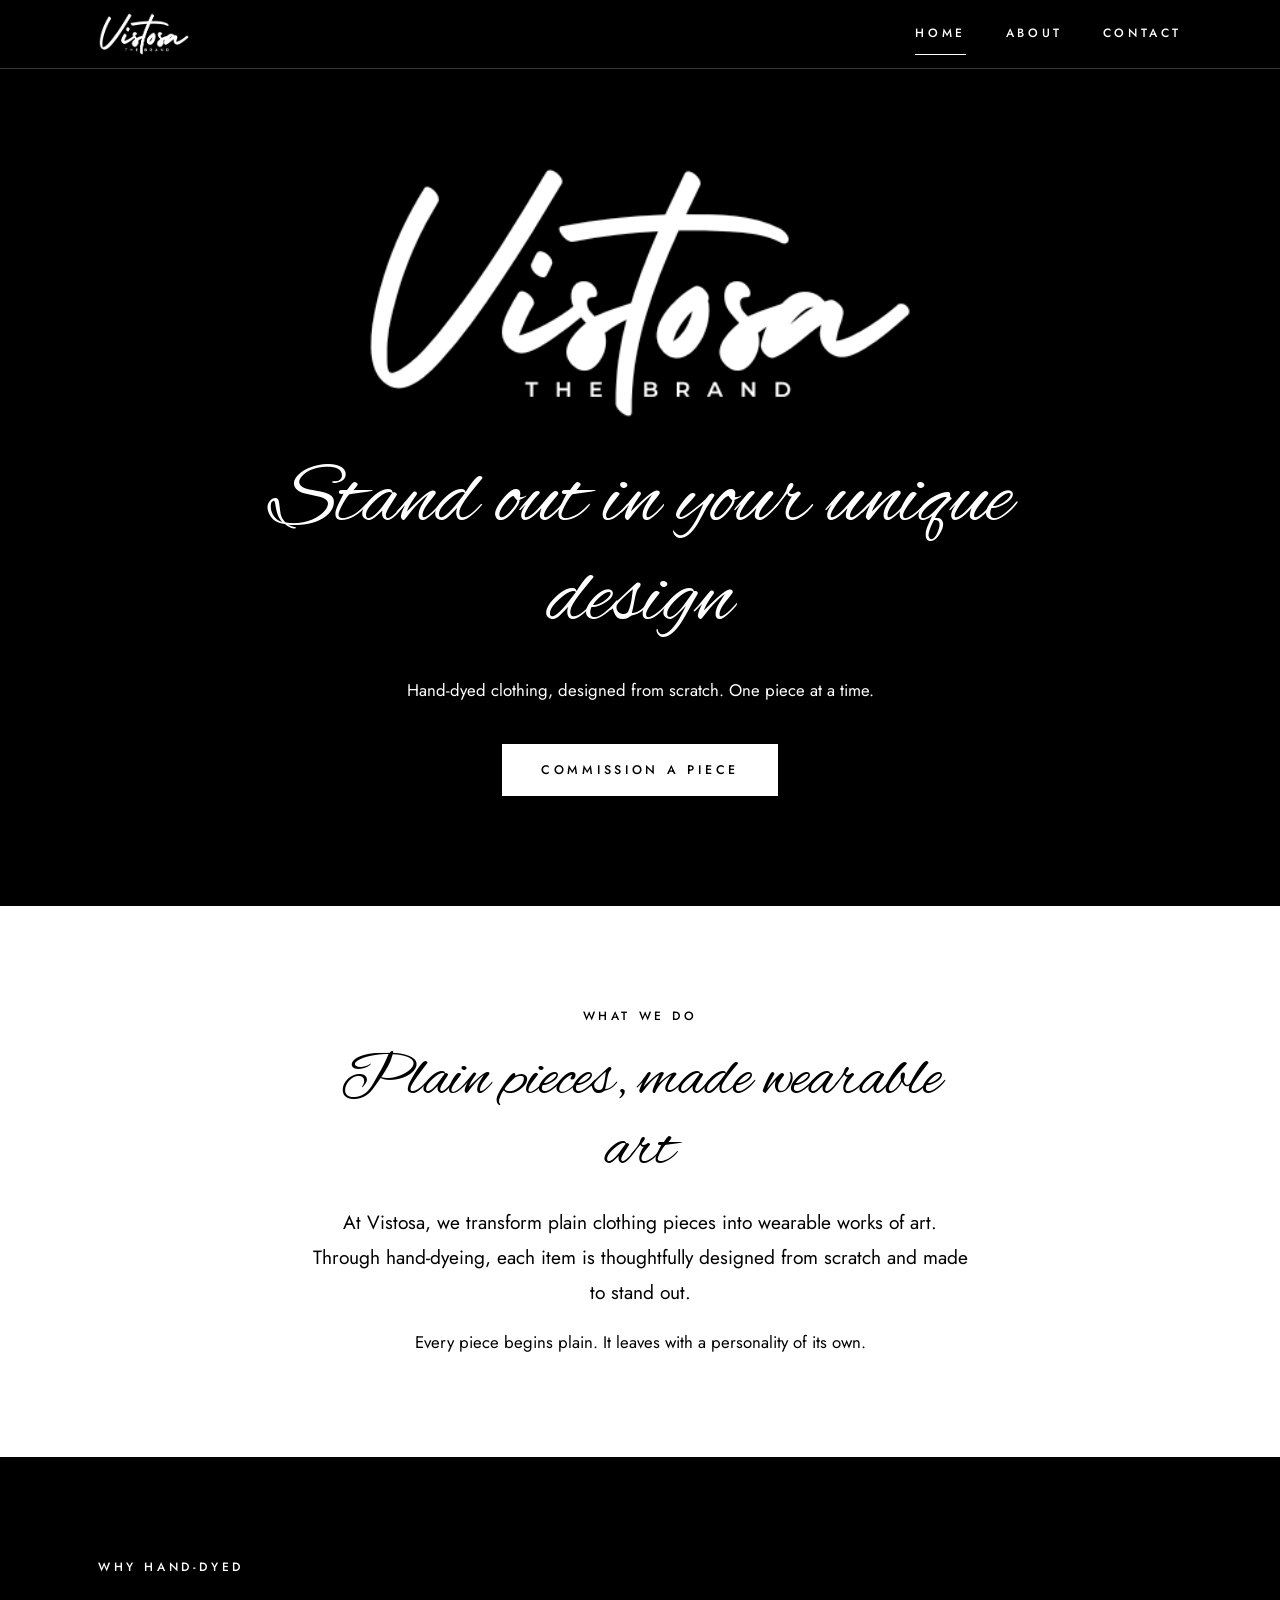
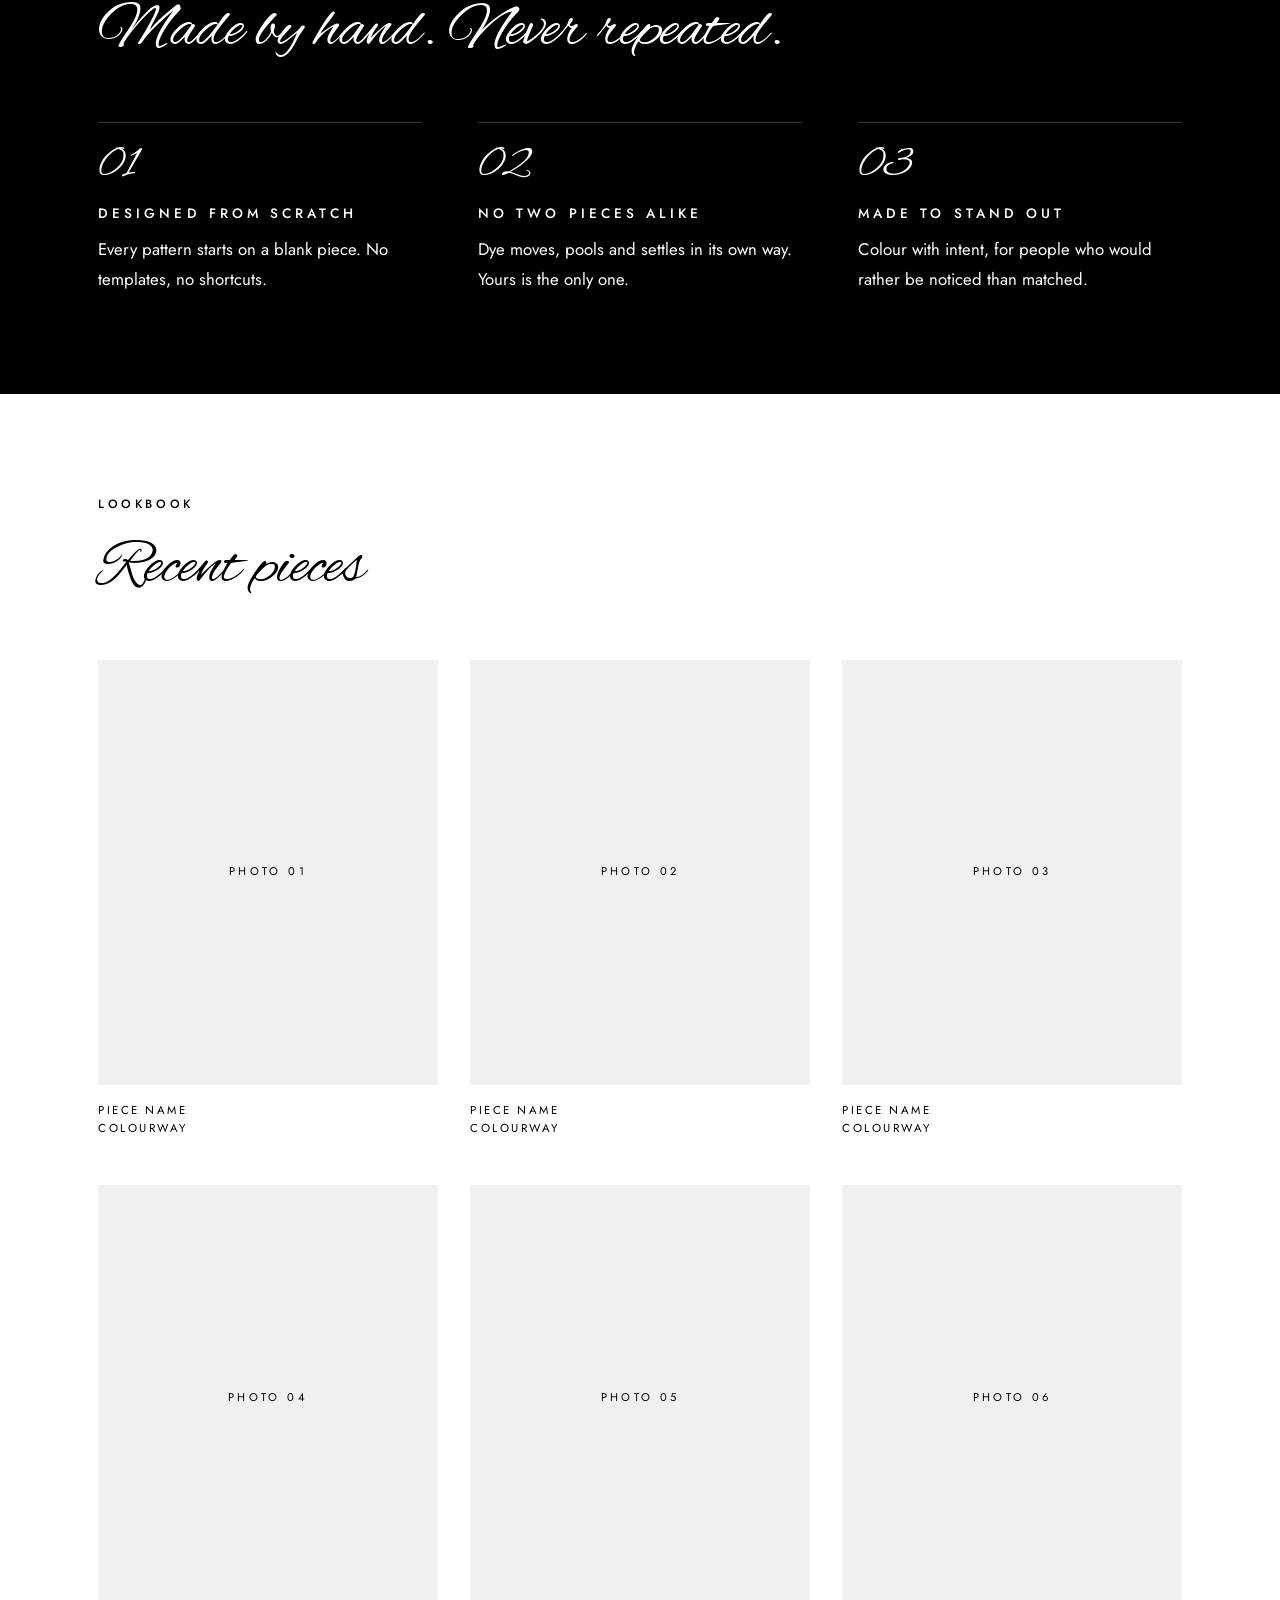
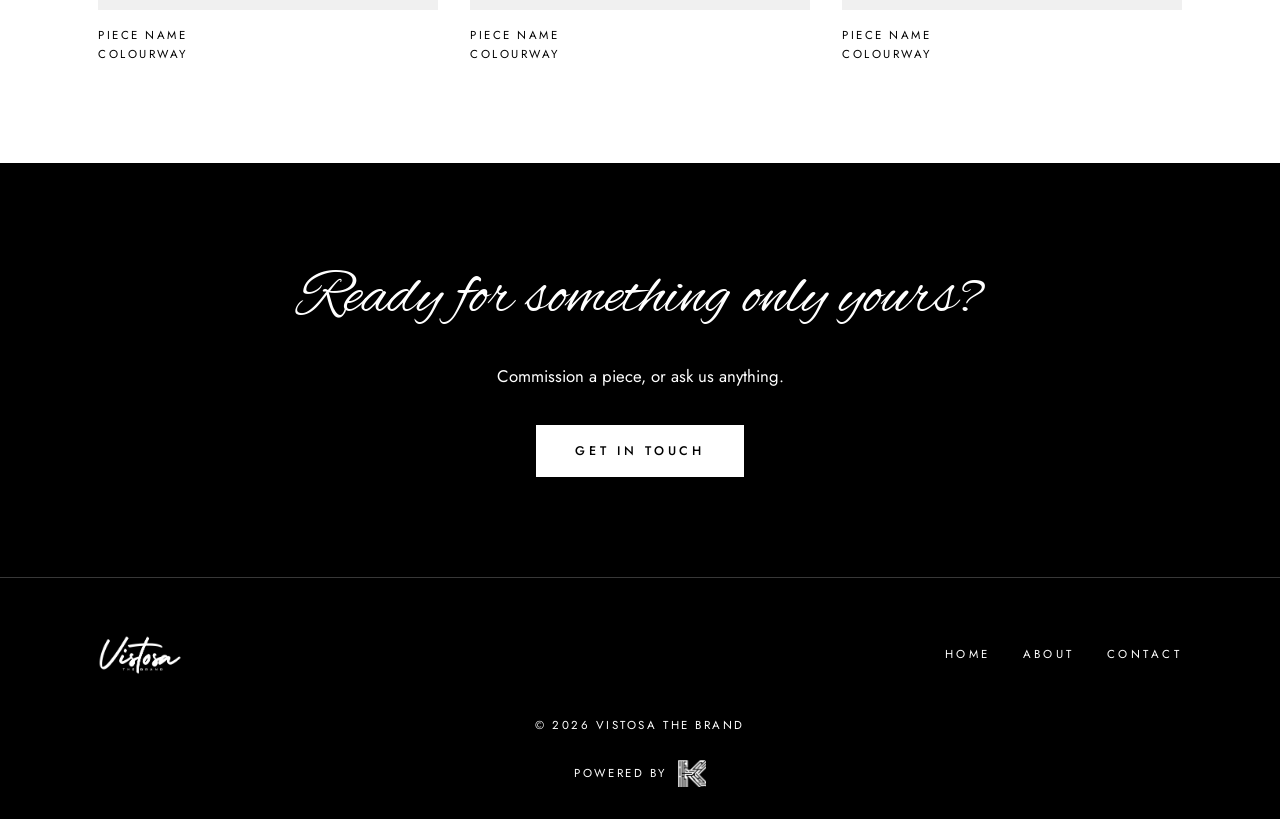
==== index.html @ 1ecb17bb "Initial build of Vistosa The Brand site Three-page static black-and-white site (home, about, contact" ====
<!DOCTYPE html>
<html lang="en">
<head>
<meta charset="UTF-8">
<meta name="viewport" content="width=device-width, initial-scale=1.0, viewport-fit=cover">
<meta name="theme-color" content="#000000">
<title>Vistosa The Brand — Hand-Dyed Clothing</title>
<meta name="description" content="Vistosa The Brand transforms plain clothing pieces into wearable works of art through hand-dyeing. Stand out in your unique design.">

<link rel="icon" type="image/png" href="assets/vistosa-logo.png">
<link rel="preconnect" href="https://fonts.googleapis.com">
<link rel="preconnect" href="https://fonts.gstatic.com" crossorigin>
<link href="https://fonts.googleapis.com/css2?family=Alex+Brush&family=Jost:wght@400;500&display=swap" rel="stylesheet">
<link rel="stylesheet" href="css/style.css">
</head>
<body>

<header class="site-header">
  <nav class="nav">
    <a href="index.html" class="nav-brand" aria-label="Vistosa The Brand, home">
      <img src="assets/vistosa-logo-white.png" alt="Vistosa The Brand" class="nav-logo" width="426" height="204">
    </a>

    <ul class="nav-links" id="nav-links">
      <li><a href="index.html" class="active">Home</a></li>
      <li><a href="about.html">About</a></li>
      <li><a href="contact.html">Contact</a></li>
    </ul>

    <button class="nav-toggle" aria-label="Toggle navigation" aria-expanded="false" aria-controls="nav-links">
      <span></span><span></span><span></span>
    </button>
  </nav>
</header>

<main>

  <!-- HERO (black) -->
  <section class="hero section-black">
    <div class="container">
      <img src="assets/vistosa-logo-white.png" alt="Vistosa The Brand" class="hero-logo" width="426" height="204">
      <h1>Stand out in your unique design</h1>
      <p class="hero-sub">Hand-dyed clothing, designed from scratch. One piece at a time.</p>
      <a href="contact.html" class="btn">Commission a piece</a>
    </div>
  </section>

  <!-- WHAT WE DO (white) -->
  <section class="section section-white">
    <div class="container narrow center">
      <span class="label">What we do</span>
      <h2>Plain pieces, made wearable art</h2>
      <p class="lead">At Vistosa, we transform plain clothing pieces into wearable works of art. Through hand-dyeing, each item is thoughtfully designed from scratch and made to stand out.</p>
      <p>Every piece begins plain. It leaves with a personality of its own.</p>
    </div>
  </section>

  <!-- WHY HAND-DYED (black) -->
  <section class="section section-black">
    <div class="container">
      <div class="narrow">
        <span class="label">Why hand-dyed</span>
        <h2>Made by hand. Never repeated.</h2>
      </div>

      <div class="points">
        <div class="point">
          <span class="num">01</span>
          <h3>Designed from scratch</h3>
          <p>Every pattern starts on a blank piece. No templates, no shortcuts.</p>
        </div>
        <div class="point">
          <span class="num">02</span>
          <h3>No two pieces alike</h3>
          <p>Dye moves, pools and settles in its own way. Yours is the only one.</p>
        </div>
        <div class="point">
          <span class="num">03</span>
          <h3>Made to stand out</h3>
          <p>Colour with intent, for people who would rather be noticed than matched.</p>
        </div>
      </div>
    </div>
  </section>

  <!-- LOOKBOOK (white) -->
  <section class="section section-white">
    <div class="container">
      <div class="narrow">
        <span class="label">Lookbook</span>
        <h2>Recent pieces</h2>
      </div>

      <!--
        LOOKBOOK PLACEHOLDERS — 6 slots, 4:5 portrait.
        To use a real photo, replace the <div class="ph">…</div> in a slot with:
          <img src="assets/lookbook-1.jpg" alt="Describe the piece" loading="lazy" width="800" height="1000">
        and update the caption. Keep images free of frames or borders.
      -->
      <div class="lookbook">

        <!-- PLACEHOLDER 1 -->
        <div class="lookbook-item">
          <figure>
            <div class="ph">Photo 01</div>
            <figcaption>Piece name<br>Colourway</figcaption>
          </figure>
        </div>

        <!-- PLACEHOLDER 2 -->
        <div class="lookbook-item">
          <figure>
            <div class="ph">Photo 02</div>
            <figcaption>Piece name<br>Colourway</figcaption>
          </figure>
        </div>

        <!-- PLACEHOLDER 3 -->
        <div class="lookbook-item">
          <figure>
            <div class="ph">Photo 03</div>
            <figcaption>Piece name<br>Colourway</figcaption>
          </figure>
        </div>

        <!-- PLACEHOLDER 4 -->
        <div class="lookbook-item">
          <figure>
            <div class="ph">Photo 04</div>
            <figcaption>Piece name<br>Colourway</figcaption>
          </figure>
        </div>

        <!-- PLACEHOLDER 5 -->
        <div class="lookbook-item">
          <figure>
            <div class="ph">Photo 05</div>
            <figcaption>Piece name<br>Colourway</figcaption>
          </figure>
        </div>

        <!-- PLACEHOLDER 6 -->
        <div class="lookbook-item">
          <figure>
            <div class="ph">Photo 06</div>
            <figcaption>Piece name<br>Colourway</figcaption>
          </figure>
        </div>

      </div>
    </div>
  </section>

  <!-- CLOSING CTA (black) -->
  <section class="section section-black cta">
    <div class="container">
      <h2>Ready for something only yours?</h2>
      <p>Commission a piece, or ask us anything.</p>
      <a href="contact.html" class="btn">Get in touch</a>
    </div>
  </section>

</main>

<footer class="site-footer">
  <div class="container footer-inner">
    <a href="index.html" aria-label="Vistosa The Brand, home">
      <img src="assets/vistosa-logo-white.png" alt="Vistosa The Brand" class="footer-logo" width="426" height="204">
    </a>
    <ul class="footer-links">
      <li><a href="index.html">Home</a></li>
      <li><a href="about.html">About</a></li>
      <li><a href="contact.html">Contact</a></li>
    </ul>
    <p class="footer-note">&copy; 2026 Vistosa The Brand</p>
    <div class="powered-by">
      <span>Powered by</span>
      <img src="assets/powered-by-logo.png" alt="K logo">
    </div>
  </div>
</footer>

<script src="js/script.js"></script>
</body>
</html>
---- css/style.css ----
/* ============================================
   Vistosa The Brand — shared stylesheet
   Strictly black and white. Sections invert.
   ============================================ */

:root {
  --black: #000000;
  --white: #ffffff;
  --hairline-on-black: rgba(255, 255, 255, 0.22);
  --hairline-on-white: rgba(0, 0, 0, 0.18);
  --font-script: "Alex Brush", cursive;
  --font-sans: "Jost", sans-serif;
  --max-width: 1140px;
  --track: 0.3em;
}

* {
  box-sizing: border-box;
  margin: 0;
  padding: 0;
}

html {
  scroll-behavior: smooth;
  -webkit-text-size-adjust: 100%;
  text-size-adjust: 100%;
}

body {
  background-color: var(--black);
  color: var(--white);
  font-family: var(--font-sans);
  font-weight: 400;
  font-size: 1.05rem;
  line-height: 1.75;
  min-height: 100vh;
  min-height: 100dvh;
  display: flex;
  flex-direction: column;
  overflow-x: hidden;
  -webkit-font-smoothing: antialiased;
  -webkit-tap-highlight-color: transparent;
  padding-left: env(safe-area-inset-left);
  padding-right: env(safe-area-inset-right);
}

main { flex: 1 0 auto; }

img { max-width: 100%; display: block; }
a { color: inherit; text-decoration: none; }
ul { list-style: none; }

/* ---------- Type ---------- */

h1, h2 {
  font-family: var(--font-script);
  font-weight: 400;
  line-height: 1.1;
}

h1 { font-size: clamp(3rem, 9vw, 5.6rem); }
h2 { font-size: clamp(2.6rem, 6.5vw, 4rem); margin-bottom: 20px; }

h3 {
  font-family: var(--font-sans);
  font-weight: 500;
  font-size: 0.85rem;
  text-transform: uppercase;
  letter-spacing: var(--track);
  line-height: 1.5;
  margin-bottom: 12px;
}

.label {
  display: block;
  font-family: var(--font-sans);
  font-weight: 500;
  font-size: 0.75rem;
  text-transform: uppercase;
  letter-spacing: var(--track);
  margin-bottom: 18px;
}

p + p { margin-top: 1.1em; }

.container {
  width: 100%;
  max-width: var(--max-width);
  margin: 0 auto;
  padding: 0 28px;
}

.narrow { max-width: 720px; }

/* ---------- Section grounds ---------- */

.section { padding: 100px 0; }

.section-black {
  background-color: var(--black);
  color: var(--white);
}

.section-white {
  background-color: var(--white);
  color: var(--black);
}

/* ---------- Buttons: rectangular, solid, inverse on hover ---------- */

.btn {
  display: inline-flex;
  align-items: center;
  justify-content: center;
  min-height: 52px;
  padding: 16px 38px;
  font-family: var(--font-sans);
  font-weight: 500;
  font-size: 0.78rem;
  text-transform: uppercase;
  letter-spacing: var(--track);
  line-height: 1.3;
  text-align: center;
  border: 1px solid transparent;
  border-radius: 0;
  box-shadow: none;
  cursor: pointer;
  transition: background-color 0.2s ease, color 0.2s ease, border-color 0.2s ease;
}

.section-black .btn,
.site-header .btn {
  background-color: var(--white);
  color: var(--black);
  border-color: var(--white);
}

.section-black .btn:hover,
.section-black .btn:focus-visible {
  background-color: var(--black);
  color: var(--white);
}

.section-white .btn {
  background-color: var(--black);
  color: var(--white);
  border-color: var(--black);
}

.section-white .btn:hover,
.section-white .btn:focus-visible {
  background-color: var(--white);
  color: var(--black);
}

:focus-visible { outline: 2px solid currentColor; outline-offset: 3px; }

/* ---------- Header / nav (always black) ---------- */

.site-header {
  position: sticky;
  top: 0;
  z-index: 100;
  background-color: var(--black);
  color: var(--white);
  border-bottom: 1px solid var(--hairline-on-black);
  padding-top: env(safe-area-inset-top);
}

.nav {
  display: flex;
  align-items: center;
  justify-content: space-between;
  max-width: var(--max-width);
  margin: 0 auto;
  padding: 12px 28px;
}

.nav-brand { display: flex; align-items: center; min-height: 44px; }
.nav-logo { height: 44px; width: auto; }

.nav-links {
  display: flex;
  align-items: center;
  gap: 40px;
}

.nav-links a {
  display: inline-block;
  font-weight: 500;
  font-size: 0.75rem;
  text-transform: uppercase;
  letter-spacing: var(--track);
  padding: 10px 0;
  border-bottom: 1px solid transparent;
  transition: border-color 0.2s ease;
}

.nav-links a:hover,
.nav-links a.active { border-bottom-color: var(--white); }

.nav-toggle {
  display: none;
  flex-direction: column;
  justify-content: center;
  align-items: center;
  gap: 6px;
  width: 44px;
  height: 44px;
  margin-right: -10px;
  background: none;
  border: none;
  cursor: pointer;
}

.nav-toggle span {
  width: 24px;
  height: 1px;
  background-color: var(--white);
}

/* ---------- Hero ---------- */

.hero {
  padding: 90px 0 110px;
  text-align: center;
}

.hero .container {
  display: flex;
  flex-direction: column;
  align-items: center;
  gap: 26px;
}

.hero-logo {
  width: min(560px, 88%);
  height: auto;
}

.hero h1 { max-width: 900px; }

.hero-sub {
  max-width: 480px;
}

.hero .btn { margin-top: 12px; }

/* ---------- Page hero (about / contact) ---------- */

.page-hero {
  padding: 90px 0 100px;
  text-align: center;
}

.page-hero .label { margin-bottom: 14px; }

/* ---------- Copy blocks ---------- */

.center { text-align: center; }
.center .narrow { margin-left: auto; margin-right: auto; }

.lead {
  font-size: 1.2rem;
  line-height: 1.8;
}

/* ---------- Points / steps ---------- */

.points {
  display: grid;
  grid-template-columns: repeat(3, 1fr);
  gap: 56px;
  margin-top: 56px;
}

.points.four { grid-template-columns: repeat(4, 1fr); gap: 40px; }

.point {
  border-top: 1px solid var(--hairline-on-black);
  padding-top: 24px;
}

.section-white .point { border-top-color: var(--hairline-on-white); }

.point .num {
  display: block;
  font-family: var(--font-script);
  font-size: 2.6rem;
  line-height: 1;
  margin-bottom: 14px;
}

/* ---------- Lookbook (images sit in open space, no frames) ---------- */

.lookbook {
  display: grid;
  grid-template-columns: repeat(3, 1fr);
  gap: 48px 32px;
  margin-top: 56px;
}

.lookbook-item figure { margin: 0; }

.lookbook-item img,
.lookbook-item .ph {
  width: 100%;
  aspect-ratio: 4 / 5;
  object-fit: cover;
}

.lookbook-item .ph {
  display: flex;
  align-items: center;
  justify-content: center;
  background-color: rgba(0, 0, 0, 0.06);
  font-size: 0.7rem;
  text-transform: uppercase;
  letter-spacing: var(--track);
}

.lookbook-item figcaption {
  margin-top: 16px;
  font-size: 0.72rem;
  text-transform: uppercase;
  letter-spacing: 0.22em;
  line-height: 1.6;
}

/* ---------- CTA ---------- */

.cta { text-align: center; }
.cta .container { display: flex; flex-direction: column; align-items: center; gap: 8px; }
.cta p { max-width: 460px; margin-bottom: 26px; }

/* ---------- Contact ---------- */

.contact-grid {
  display: grid;
  grid-template-columns: 1fr 1.1fr;
  gap: 80px;
  align-items: start;
}

.contact-list li {
  padding: 22px 0;
  border-top: 1px solid var(--hairline-on-white);
}

.contact-list li:last-child { border-bottom: 1px solid var(--hairline-on-white); }

.contact-list .label { margin-bottom: 4px; }

.contact-list a {
  display: inline-block;
  padding: 6px 0;
  font-size: 1.15rem;
  border-bottom: 1px solid var(--black);
  word-break: break-word;
}

.contact-list a:hover { border-bottom-color: transparent; }

.field { margin-bottom: 26px; }

.field label {
  display: block;
  font-size: 0.72rem;
  font-weight: 500;
  text-transform: uppercase;
  letter-spacing: var(--track);
  margin-bottom: 8px;
}

.field input,
.field textarea {
  width: 100%;
  min-height: 52px;
  padding: 14px 16px;
  background-color: var(--white);
  color: var(--black);
  border: 1px solid var(--black);
  border-radius: 0;
  font-family: var(--font-sans);
  font-size: 1rem;
  line-height: 1.5;
  -webkit-appearance: none;
  appearance: none;
}

.field textarea { min-height: 150px; resize: vertical; }
.field input:focus, .field textarea:focus { outline: 2px solid var(--black); outline-offset: 2px; }

.form-note { font-size: 0.95rem; margin-bottom: 28px; }

.form-status {
  display: none;
  margin-top: 16px;
  font-size: 0.85rem;
}

.form-status.visible { display: block; }

/* ---------- Footer (black) ---------- */

.site-footer {
  background-color: var(--black);
  color: var(--white);
  border-top: 1px solid var(--hairline-on-black);
  padding: 56px 0 calc(32px + env(safe-area-inset-bottom));
}

.footer-inner {
  display: flex;
  flex-wrap: wrap;
  justify-content: space-between;
  align-items: center;
  gap: 24px;
}

.footer-logo { height: 40px; width: auto; }

.footer-links { display: flex; gap: 32px; }

.footer-links a {
  display: inline-block;
  padding: 10px 0;
  font-size: 0.72rem;
  text-transform: uppercase;
  letter-spacing: var(--track);
  border-bottom: 1px solid transparent;
}

.footer-links a:hover { border-bottom-color: var(--white); }

.footer-note {
  width: 100%;
  text-align: center;
  font-size: 0.72rem;
  text-transform: uppercase;
  letter-spacing: 0.22em;
  margin-top: 16px;
}

.powered-by {
  width: 100%;
  display: flex;
  justify-content: center;
  align-items: center;
  gap: 10px;
  font-size: 0.72rem;
  text-transform: uppercase;
  letter-spacing: 0.22em;
}

.powered-by img { height: 28px; width: auto; }

/* ---------- Responsive ---------- */

@media (max-width: 900px) {
  .section { padding: 80px 0; }
  .points, .points.four { grid-template-columns: repeat(2, 1fr); gap: 44px 32px; }
  .lookbook { grid-template-columns: repeat(2, 1fr); gap: 40px 20px; }
  .contact-grid { grid-template-columns: 1fr; gap: 56px; }
}

@media (max-width: 720px) {
  .nav-toggle { display: flex; }

  .nav-links {
    position: absolute;
    top: 100%;
    left: 0;
    right: 0;
    display: none;
    flex-direction: column;
    align-items: stretch;
    gap: 0;
    padding: 8px 28px 24px;
    background-color: var(--black);
    border-bottom: 1px solid var(--hairline-on-black);
  }

  .nav-links.open { display: flex; }

  .nav-links a {
    display: block;
    padding: 16px 0;
    border-bottom: 1px solid var(--hairline-on-black);
    font-size: 0.8rem;
  }

  .nav-links a.active { border-bottom-color: var(--white); }
}

@media (max-width: 560px) {
  body { font-size: 1rem; }
  .container { padding: 0 20px; }
  .nav { padding: 10px 20px; }
  .nav-links { padding-left: 20px; padding-right: 20px; }
  .nav-logo { height: 38px; }
  .section { padding: 64px 0; }
  .hero { padding: 56px 0 72px; }
  .page-hero { padding: 60px 0 72px; }
  .points, .points.four { grid-template-columns: 1fr; gap: 36px; margin-top: 40px; }
  .lookbook { gap: 32px 14px; margin-top: 40px; }
  .lookbook-item figcaption { font-size: 0.66rem; letter-spacing: 0.16em; }
  .btn { width: 100%; min-height: 54px; padding: 16px 20px; }
  .footer-inner { flex-direction: column; align-items: flex-start; }
  .footer-links { flex-wrap: wrap; gap: 4px 28px; }
  .footer-note { text-align: left; }
  .powered-by { justify-content: flex-start; }
}

@media (hover: none) {
  .section-black .btn:hover { background-color: var(--white); color: var(--black); }
  .section-white .btn:hover { background-color: var(--black); color: var(--white); }
}
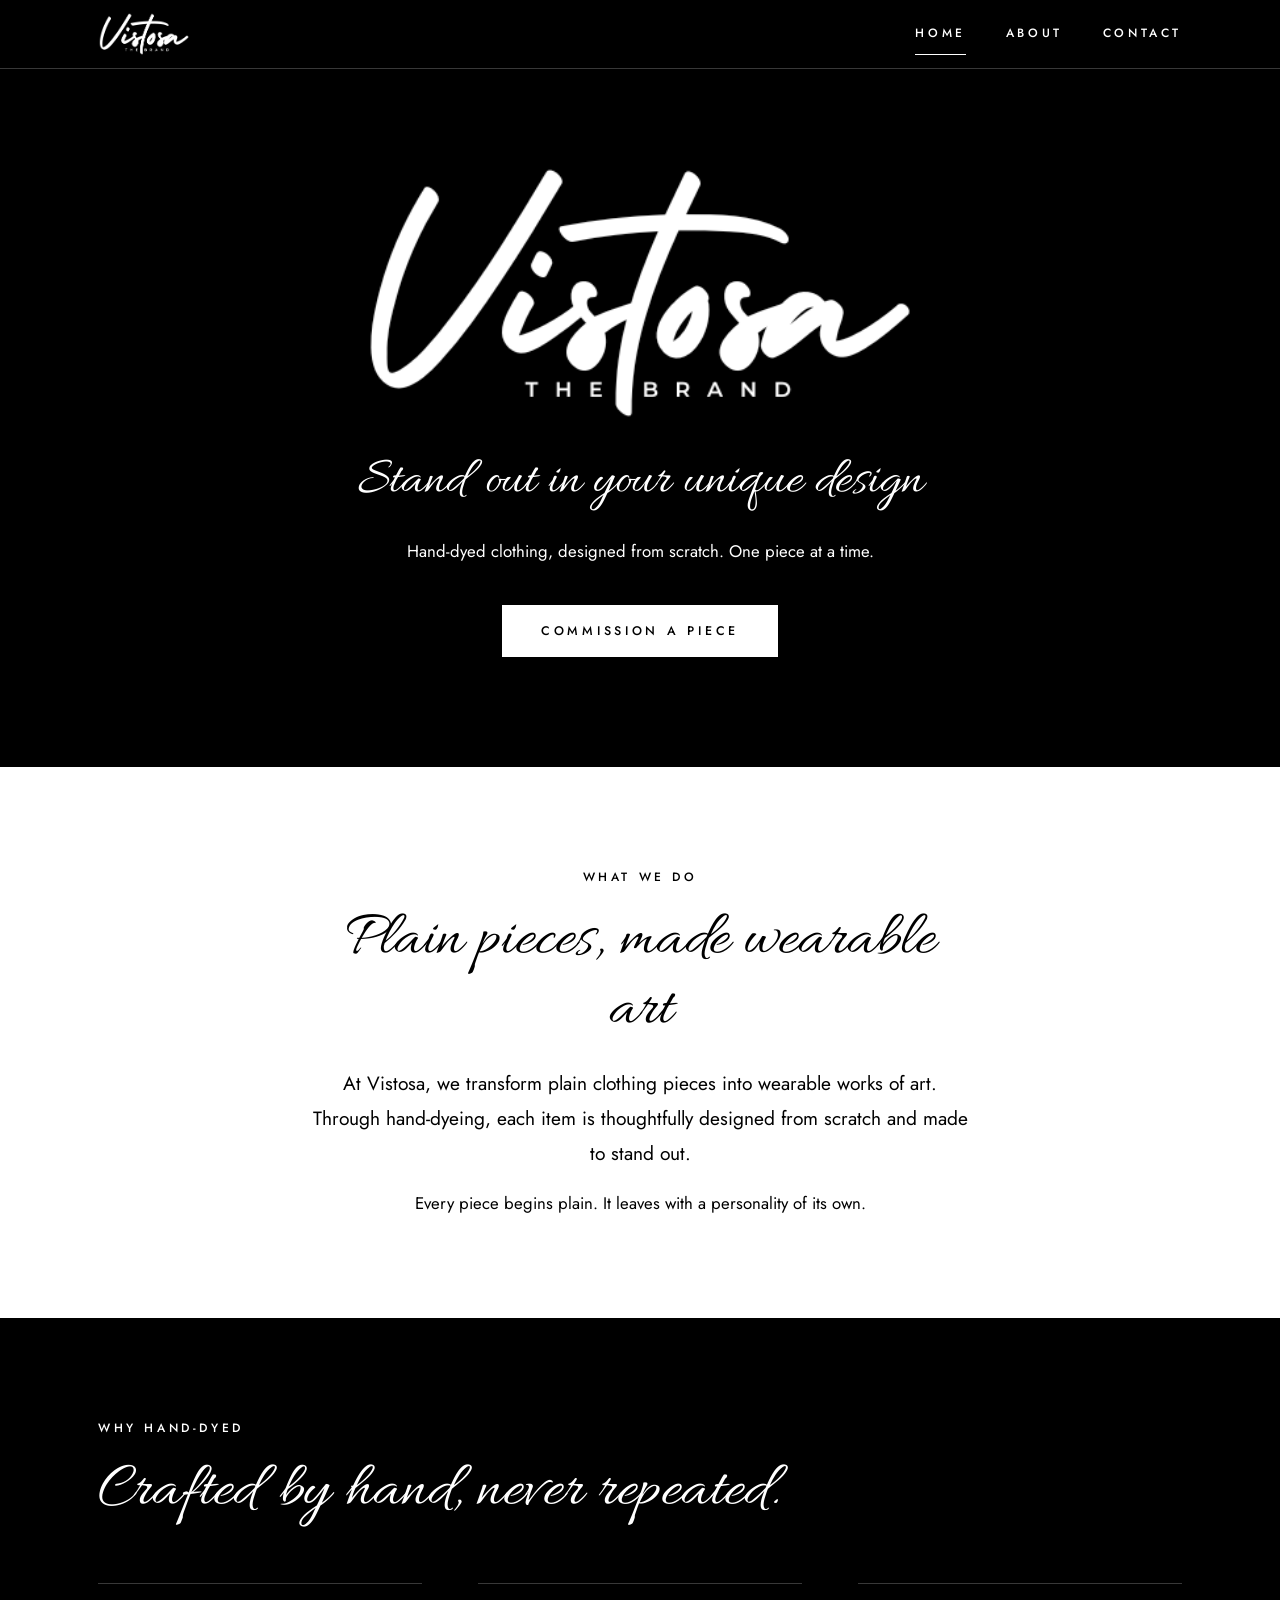
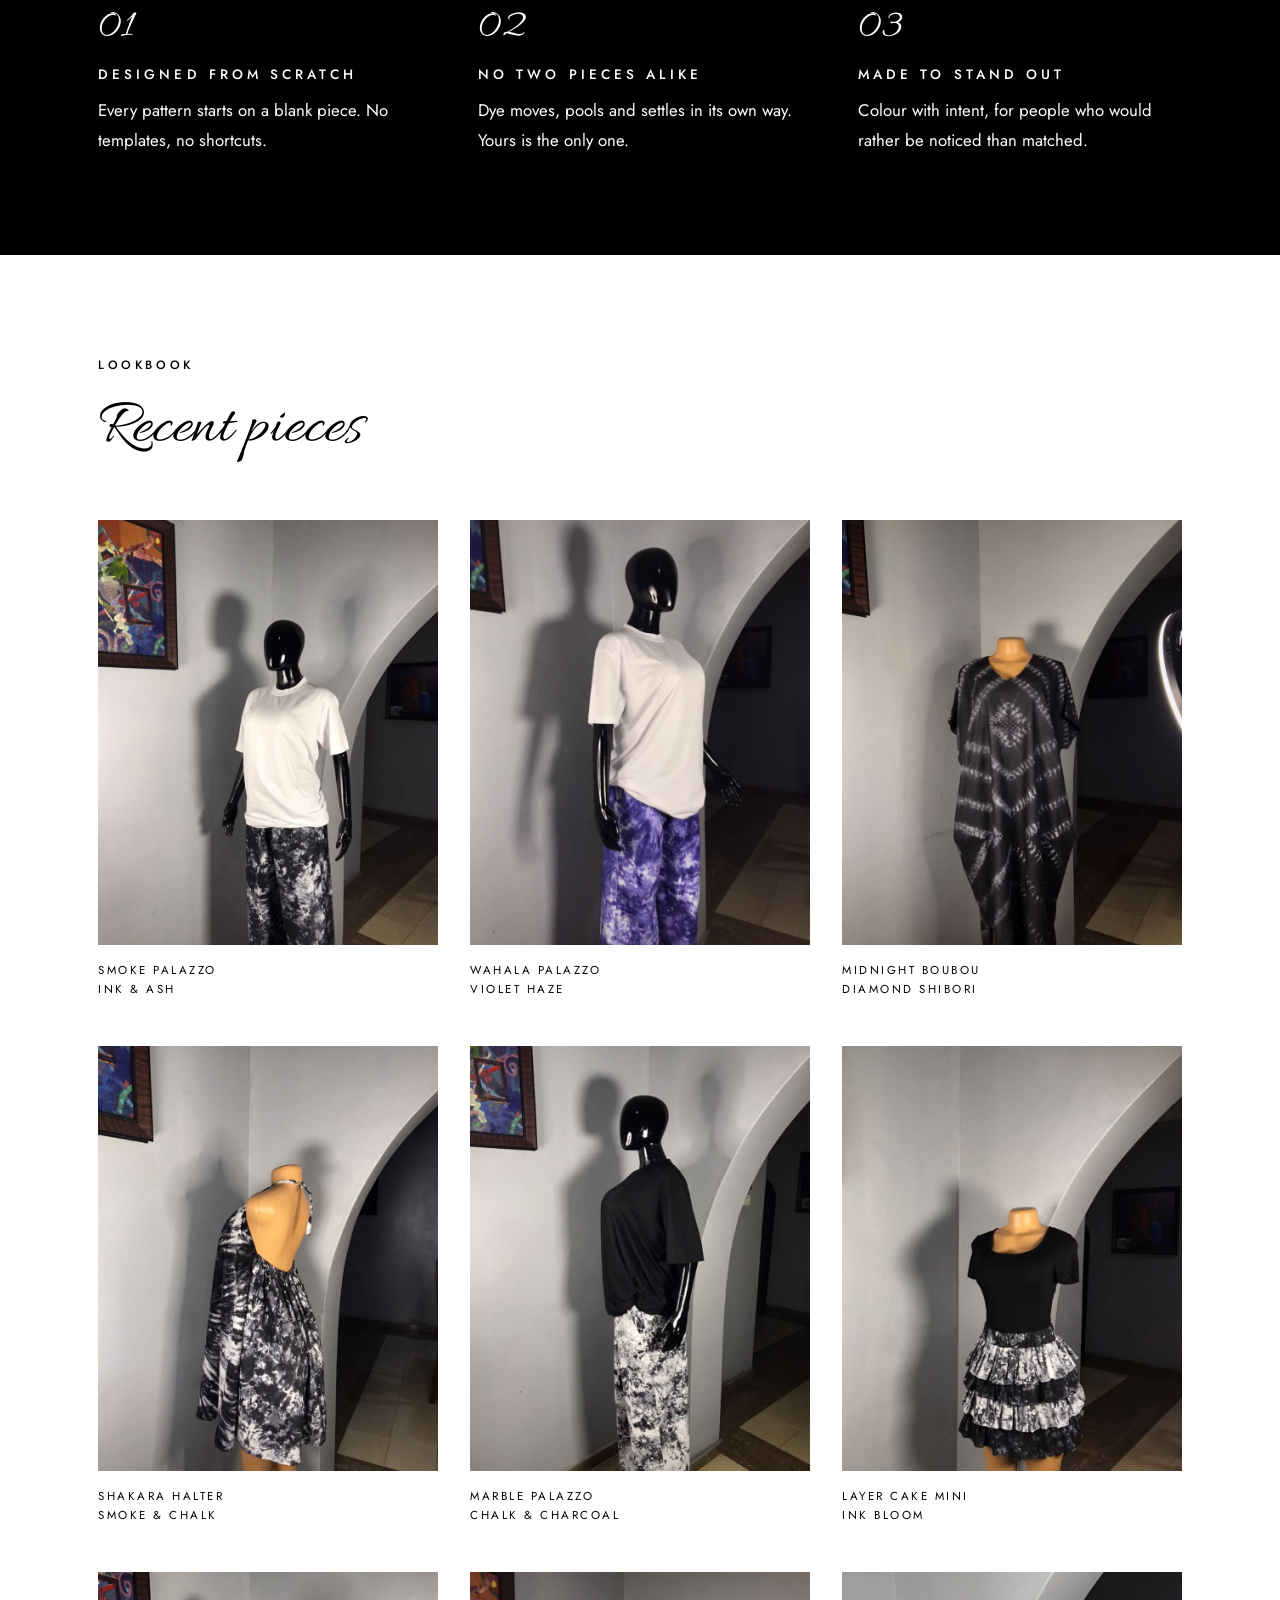
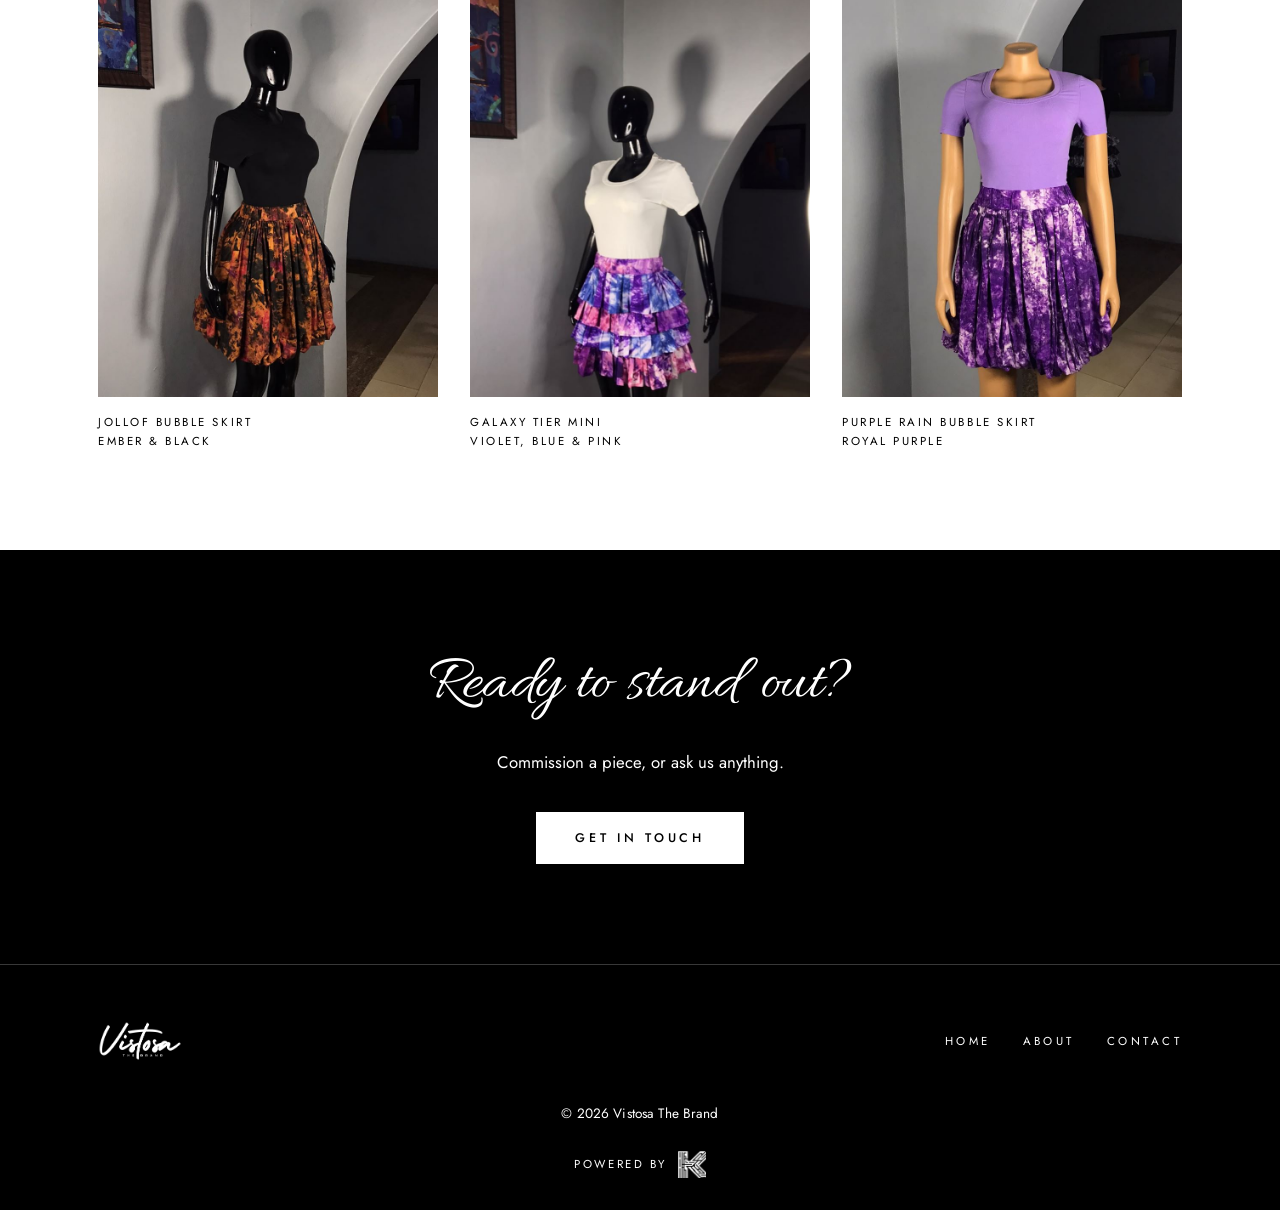
==== commit df2bbdac: "Add lookbook photos and refine Vistosa copy and type Fill the lookbook with nine real pieces and nam" ====
--- a/index.html
+++ b/index.html
@@ -10,7 +10,7 @@
 <link rel="icon" type="image/png" href="assets/vistosa-logo.png">
 <link rel="preconnect" href="https://fonts.googleapis.com">
 <link rel="preconnect" href="https://fonts.gstatic.com" crossorigin>
-<link href="https://fonts.googleapis.com/css2?family=Alex+Brush&family=Jost:wght@400;500&display=swap" rel="stylesheet">
+<link href="https://fonts.googleapis.com/css2?family=Allura&family=Jost:wght@400;500&display=swap" rel="stylesheet">
 <link rel="stylesheet" href="css/style.css">
 </head>
 <body>
@@ -60,7 +60,7 @@
     <div class="container">
       <div class="narrow">
         <span class="label">Why hand-dyed</span>
-        <h2>Made by hand. Never repeated.</h2>
+        <h2>Crafted by hand, never repeated.</h2>
       </div>
 
       <div class="points">
@@ -92,58 +92,72 @@
       </div>
 
       <!--
-        LOOKBOOK PLACEHOLDERS — 6 slots, 4:5 portrait.
-        To use a real photo, replace the <div class="ph">…</div> in a slot with:
-          <img src="assets/lookbook-1.jpg" alt="Describe the piece" loading="lazy" width="800" height="1000">
-        and update the caption. Keep images free of frames or borders.
+        LOOKBOOK — 9 pieces, 4:5 portrait, images in assets/lookbook-1.jpg … lookbook-9.jpg.
+        To swap a photo, replace the file (keep the name) or change the src. Piece names and
+        colourways in the captions are editable. Keep images free of frames or borders.
       -->
       <div class="lookbook">
 
-        <!-- PLACEHOLDER 1 -->
         <div class="lookbook-item">
           <figure>
-            <div class="ph">Photo 01</div>
-            <figcaption>Piece name<br>Colourway</figcaption>
+            <img src="assets/lookbook-1.jpg" alt="White tee styled with black and white smoke tie-dye wide-leg palazzo trousers" loading="lazy" width="800" height="1000">
+            <figcaption>Smoke Palazzo<br>Ink &amp; Ash</figcaption>
           </figure>
         </div>
 
-        <!-- PLACEHOLDER 2 -->
         <div class="lookbook-item">
           <figure>
-            <div class="ph">Photo 02</div>
-            <figcaption>Piece name<br>Colourway</figcaption>
+            <img src="assets/lookbook-2.jpg" alt="White tee styled with violet and white tie-dye wide-leg palazzo trousers" loading="lazy" width="800" height="1000">
+            <figcaption>Wahala Palazzo<br>Violet Haze</figcaption>
           </figure>
         </div>
 
-        <!-- PLACEHOLDER 3 -->
         <div class="lookbook-item">
           <figure>
-            <div class="ph">Photo 03</div>
-            <figcaption>Piece name<br>Colourway</figcaption>
+            <img src="assets/lookbook-3.jpg" alt="Black shibori-dyed boubou with a crystal-studded diamond motif" loading="lazy" width="800" height="1000">
+            <figcaption>Midnight Boubou<br>Diamond Shibori</figcaption>
           </figure>
         </div>
 
-        <!-- PLACEHOLDER 4 -->
         <div class="lookbook-item">
           <figure>
-            <div class="ph">Photo 04</div>
-            <figcaption>Piece name<br>Colourway</figcaption>
+            <img src="assets/lookbook-4.jpg" alt="Backless halter mini dress in black and white tie-dye" loading="lazy" width="800" height="1000">
+            <figcaption>Shakara Halter<br>Smoke &amp; Chalk</figcaption>
           </figure>
         </div>
 
-        <!-- PLACEHOLDER 5 -->
         <div class="lookbook-item">
           <figure>
-            <div class="ph">Photo 05</div>
-            <figcaption>Piece name<br>Colourway</figcaption>
+            <img src="assets/lookbook-5.jpg" alt="Black oversized tee styled with marbled black and white tie-dye palazzo trousers" loading="lazy" width="800" height="1000">
+            <figcaption>Marble Palazzo<br>Chalk &amp; Charcoal</figcaption>
           </figure>
         </div>
 
-        <!-- PLACEHOLDER 6 -->
         <div class="lookbook-item">
           <figure>
-            <div class="ph">Photo 06</div>
-            <figcaption>Piece name<br>Colourway</figcaption>
+            <img src="assets/lookbook-6.jpg" alt="Tiered ruffle mini skirt in black and white dye with a black fitted top" loading="lazy" width="800" height="1000">
+            <figcaption>Layer Cake Mini<br>Ink Bloom</figcaption>
+          </figure>
+        </div>
+
+        <div class="lookbook-item">
+          <figure>
+            <img src="assets/lookbook-7.jpg" alt="Bubble skirt hand-dyed in orange, red and black with a black fitted top" loading="lazy" width="800" height="1000">
+            <figcaption>Jollof Bubble Skirt<br>Ember &amp; Black</figcaption>
+          </figure>
+        </div>
+
+        <div class="lookbook-item">
+          <figure>
+            <img src="assets/lookbook-8.jpg" alt="Tiered mini skirt hand-dyed in purple, blue and pink with a white tee" loading="lazy" width="800" height="1000">
+            <figcaption>Galaxy Tier Mini<br>Violet, Blue &amp; Pink</figcaption>
+          </figure>
+        </div>
+
+        <div class="lookbook-item">
+          <figure>
+            <img src="assets/lookbook-9.jpg" alt="Purple hand-dyed bubble skirt with a lilac scoop-neck top" loading="lazy" width="800" height="1000">
+            <figcaption>Purple Rain Bubble Skirt<br>Royal Purple</figcaption>
           </figure>
         </div>
 
@@ -154,7 +168,7 @@
   <!-- CLOSING CTA (black) -->
   <section class="section section-black cta">
     <div class="container">
-      <h2>Ready for something only yours?</h2>
+      <h2>Ready to stand out?</h2>
       <p>Commission a piece, or ask us anything.</p>
       <a href="contact.html" class="btn">Get in touch</a>
     </div>
--- a/css/style.css
+++ b/css/style.css
@@ -8,7 +8,7 @@
   --white: #ffffff;
   --hairline-on-black: rgba(255, 255, 255, 0.22);
   --hairline-on-white: rgba(0, 0, 0, 0.18);
-  --font-script: "Alex Brush", cursive;
+  --font-script: "Allura", cursive;
   --font-sans: "Jost", sans-serif;
   --max-width: 1140px;
   --track: 0.3em;
@@ -58,7 +58,7 @@
   line-height: 1.1;
 }
 
-h1 { font-size: clamp(3rem, 9vw, 5.6rem); }
+h1 { font-size: clamp(2.6rem, 7vw, 4.2rem); }
 h2 { font-size: clamp(2.6rem, 6.5vw, 4rem); margin-bottom: 20px; }
 
 h3 {
@@ -238,7 +238,10 @@
   height: auto;
 }
 
-.hero h1 { max-width: 900px; }
+.hero h1 {
+  max-width: 900px;
+  font-size: clamp(2.1rem, 5.2vw, 3.3rem);
+}
 
 .hero-sub {
   max-width: 480px;
@@ -305,6 +308,7 @@
 .lookbook-item img,
 .lookbook-item .ph {
   width: 100%;
+  height: auto;
   aspect-ratio: 4 / 5;
   object-fit: cover;
 }
@@ -325,6 +329,14 @@
   text-transform: uppercase;
   letter-spacing: 0.22em;
   line-height: 1.6;
+}
+
+@media (max-width: 900px) {
+  .lookbook-item:last-child:nth-child(odd) {
+    grid-column: 1 / -1;
+    justify-self: center;
+    width: calc(50% - 10px);
+  }
 }
 
 /* ---------- CTA ---------- */
@@ -436,9 +448,8 @@
 .footer-note {
   width: 100%;
   text-align: center;
-  font-size: 0.72rem;
-  text-transform: uppercase;
-  letter-spacing: 0.22em;
+  font-size: 0.85rem;
+  letter-spacing: 0.01em;
   margin-top: 16px;
 }
 
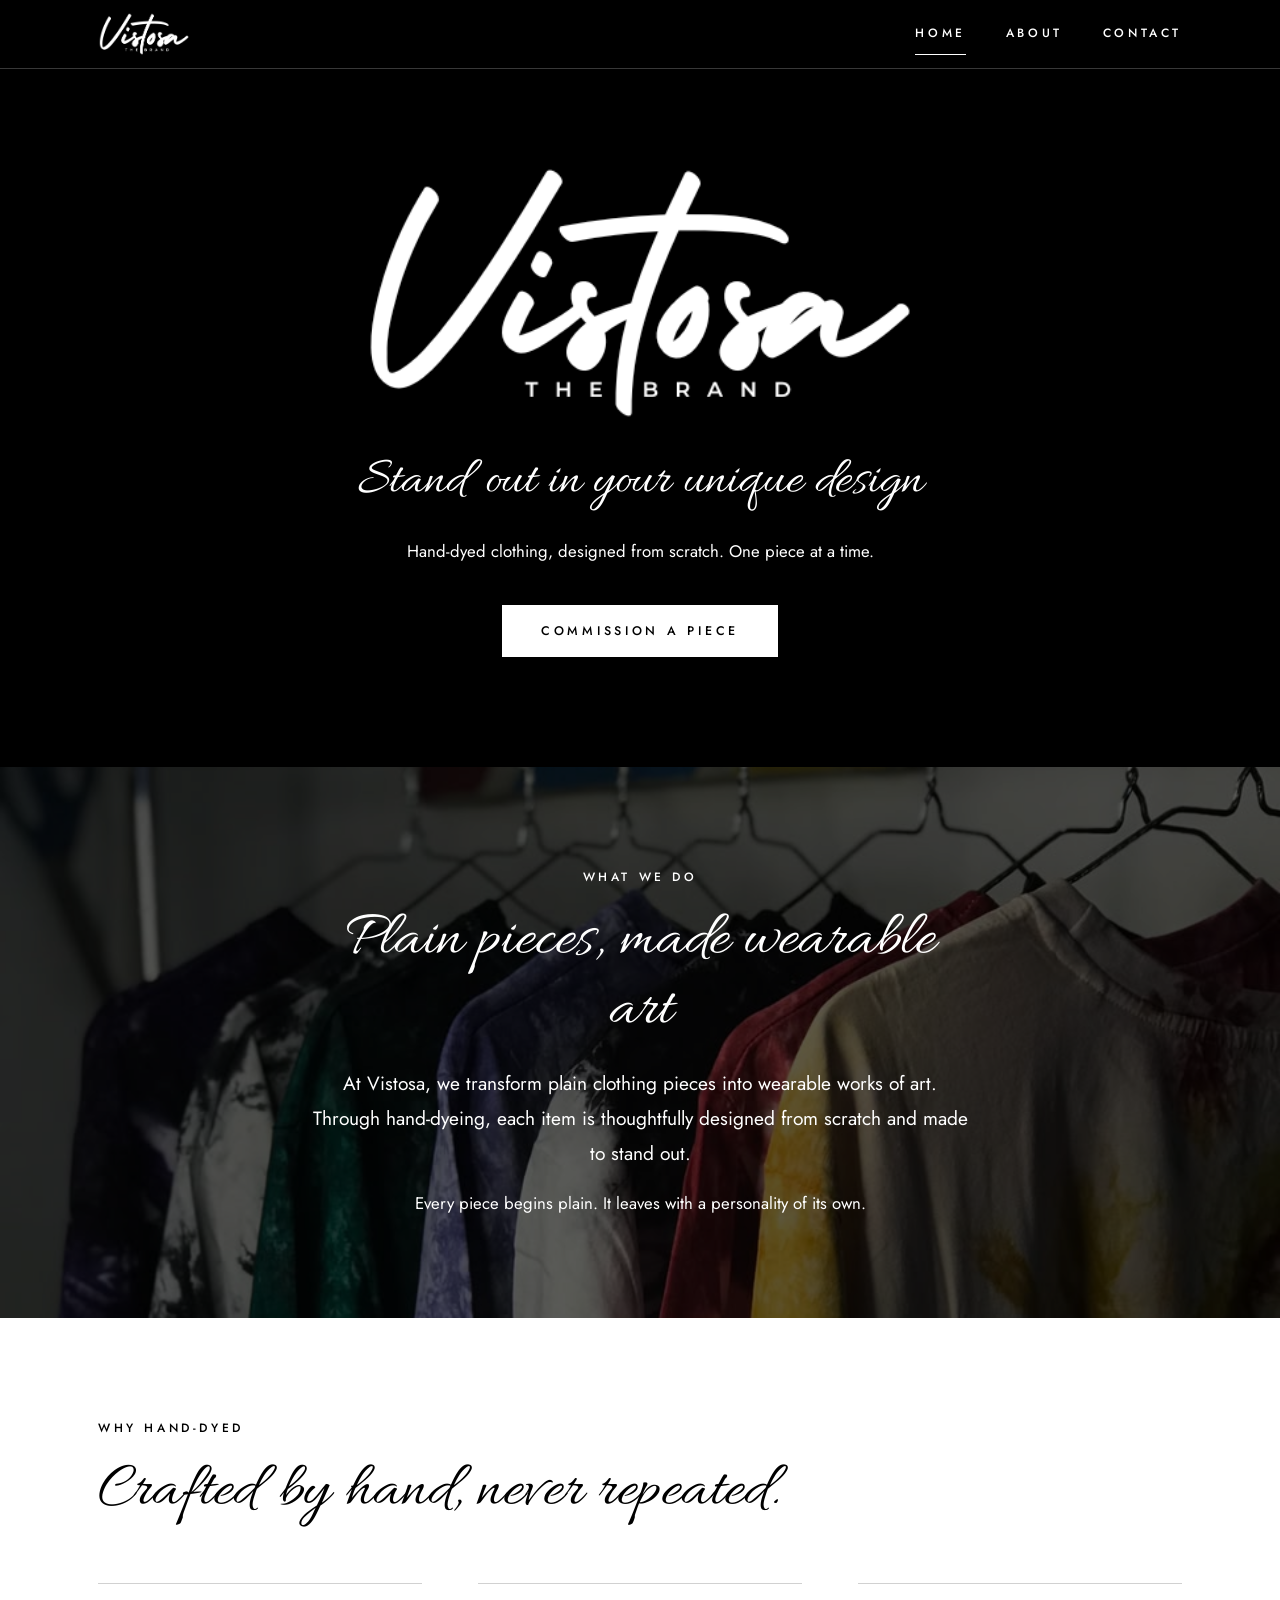
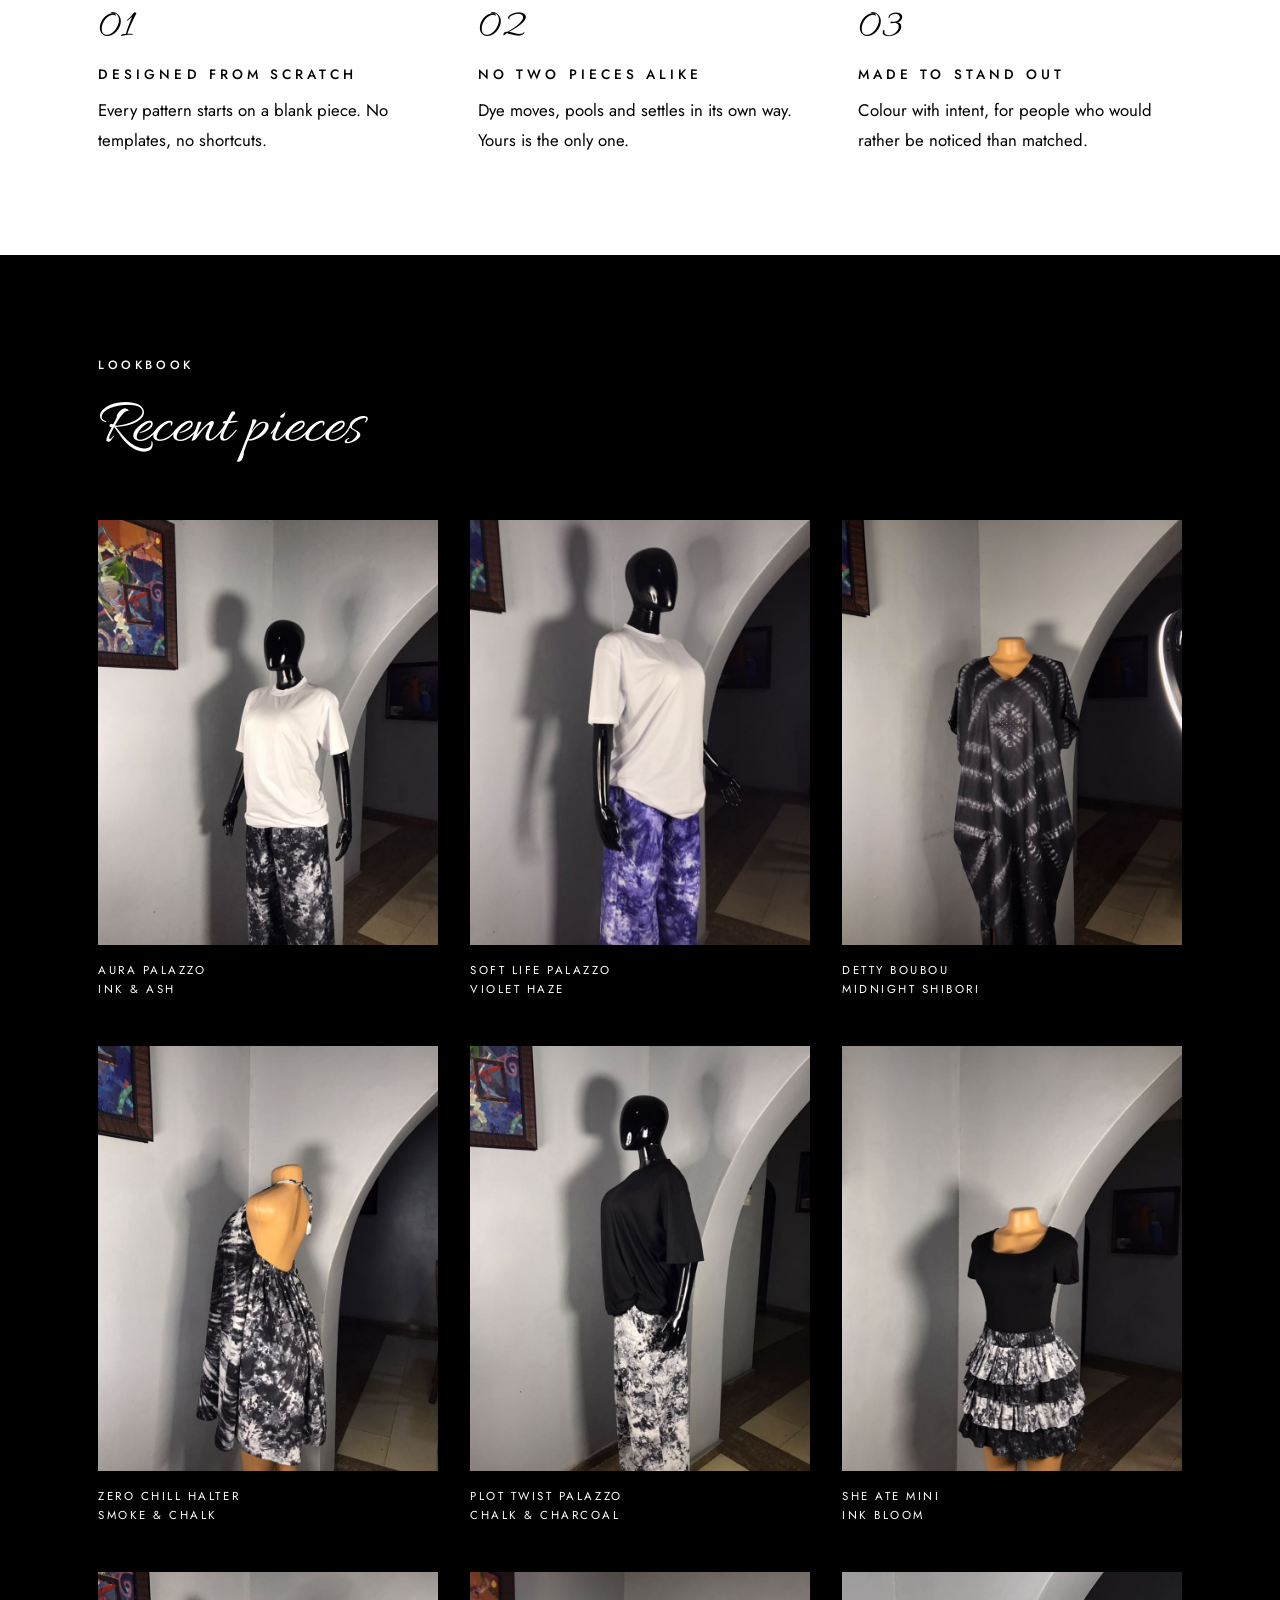
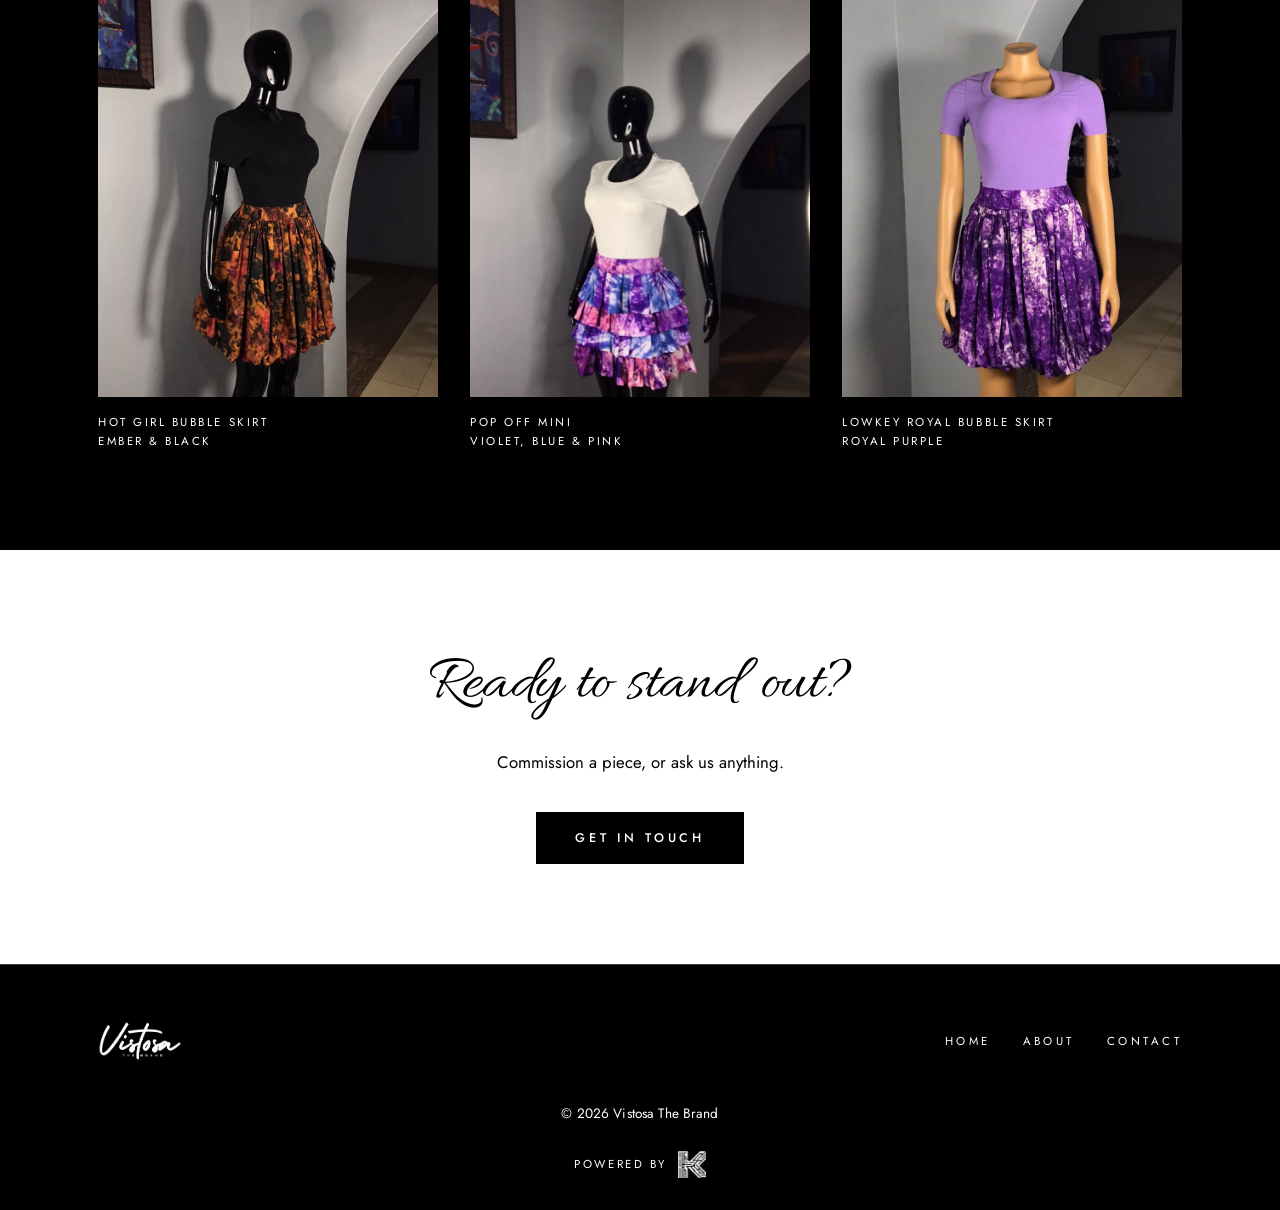
==== commit a258d15d: "Rename lookbook pieces and add photo background to intro section Give the nine pieces Gen Z-coded na" ====
--- a/index.html
+++ b/index.html
@@ -45,8 +45,8 @@
     </div>
   </section>
 
-  <!-- WHAT WE DO (white) -->
-  <section class="section section-white">
+  <!-- WHAT WE DO (photo background: assets/tiedye-rack.jpg under a dark overlay) -->
+  <section class="section section-black section-photo">
     <div class="container narrow center">
       <span class="label">What we do</span>
       <h2>Plain pieces, made wearable art</h2>
@@ -55,8 +55,8 @@
     </div>
   </section>
 
-  <!-- WHY HAND-DYED (black) -->
-  <section class="section section-black">
+  <!-- WHY HAND-DYED (white) -->
+  <section class="section section-white">
     <div class="container">
       <div class="narrow">
         <span class="label">Why hand-dyed</span>
@@ -83,8 +83,8 @@
     </div>
   </section>
 
-  <!-- LOOKBOOK (white) -->
-  <section class="section section-white">
+  <!-- LOOKBOOK (black) -->
+  <section class="section section-black">
     <div class="container">
       <div class="narrow">
         <span class="label">Lookbook</span>
@@ -101,63 +101,63 @@
         <div class="lookbook-item">
           <figure>
             <img src="assets/lookbook-1.jpg" alt="White tee styled with black and white smoke tie-dye wide-leg palazzo trousers" loading="lazy" width="800" height="1000">
-            <figcaption>Smoke Palazzo<br>Ink &amp; Ash</figcaption>
+            <figcaption>Aura Palazzo<br>Ink &amp; Ash</figcaption>
           </figure>
         </div>
 
         <div class="lookbook-item">
           <figure>
             <img src="assets/lookbook-2.jpg" alt="White tee styled with violet and white tie-dye wide-leg palazzo trousers" loading="lazy" width="800" height="1000">
-            <figcaption>Wahala Palazzo<br>Violet Haze</figcaption>
+            <figcaption>Soft Life Palazzo<br>Violet Haze</figcaption>
           </figure>
         </div>
 
         <div class="lookbook-item">
           <figure>
             <img src="assets/lookbook-3.jpg" alt="Black shibori-dyed boubou with a crystal-studded diamond motif" loading="lazy" width="800" height="1000">
-            <figcaption>Midnight Boubou<br>Diamond Shibori</figcaption>
+            <figcaption>Detty Boubou<br>Midnight Shibori</figcaption>
           </figure>
         </div>
 
         <div class="lookbook-item">
           <figure>
             <img src="assets/lookbook-4.jpg" alt="Backless halter mini dress in black and white tie-dye" loading="lazy" width="800" height="1000">
-            <figcaption>Shakara Halter<br>Smoke &amp; Chalk</figcaption>
+            <figcaption>Zero Chill Halter<br>Smoke &amp; Chalk</figcaption>
           </figure>
         </div>
 
         <div class="lookbook-item">
           <figure>
             <img src="assets/lookbook-5.jpg" alt="Black oversized tee styled with marbled black and white tie-dye palazzo trousers" loading="lazy" width="800" height="1000">
-            <figcaption>Marble Palazzo<br>Chalk &amp; Charcoal</figcaption>
+            <figcaption>Plot Twist Palazzo<br>Chalk &amp; Charcoal</figcaption>
           </figure>
         </div>
 
         <div class="lookbook-item">
           <figure>
             <img src="assets/lookbook-6.jpg" alt="Tiered ruffle mini skirt in black and white dye with a black fitted top" loading="lazy" width="800" height="1000">
-            <figcaption>Layer Cake Mini<br>Ink Bloom</figcaption>
+            <figcaption>She Ate Mini<br>Ink Bloom</figcaption>
           </figure>
         </div>
 
         <div class="lookbook-item">
           <figure>
             <img src="assets/lookbook-7.jpg" alt="Bubble skirt hand-dyed in orange, red and black with a black fitted top" loading="lazy" width="800" height="1000">
-            <figcaption>Jollof Bubble Skirt<br>Ember &amp; Black</figcaption>
+            <figcaption>Hot Girl Bubble Skirt<br>Ember &amp; Black</figcaption>
           </figure>
         </div>
 
         <div class="lookbook-item">
           <figure>
             <img src="assets/lookbook-8.jpg" alt="Tiered mini skirt hand-dyed in purple, blue and pink with a white tee" loading="lazy" width="800" height="1000">
-            <figcaption>Galaxy Tier Mini<br>Violet, Blue &amp; Pink</figcaption>
+            <figcaption>Pop Off Mini<br>Violet, Blue &amp; Pink</figcaption>
           </figure>
         </div>
 
         <div class="lookbook-item">
           <figure>
             <img src="assets/lookbook-9.jpg" alt="Purple hand-dyed bubble skirt with a lilac scoop-neck top" loading="lazy" width="800" height="1000">
-            <figcaption>Purple Rain Bubble Skirt<br>Royal Purple</figcaption>
+            <figcaption>Lowkey Royal Bubble Skirt<br>Royal Purple</figcaption>
           </figure>
         </div>
 
@@ -165,8 +165,8 @@
     </div>
   </section>
 
-  <!-- CLOSING CTA (black) -->
-  <section class="section section-black cta">
+  <!-- CLOSING CTA (white) -->
+  <section class="section section-white cta">
     <div class="container">
       <h2>Ready to stand out?</h2>
       <p>Commission a piece, or ask us anything.</p>
--- a/css/style.css
+++ b/css/style.css
@@ -104,6 +104,13 @@
 .section-white {
   background-color: var(--white);
   color: var(--black);
+}
+
+.section-photo {
+  background:
+    linear-gradient(rgba(0, 0, 0, 0.64), rgba(0, 0, 0, 0.64)),
+    url("../assets/tiedye-rack.jpg") center 32% / cover no-repeat;
+  background-color: var(--black);
 }
 
 /* ---------- Buttons: rectangular, solid, inverse on hover ---------- */
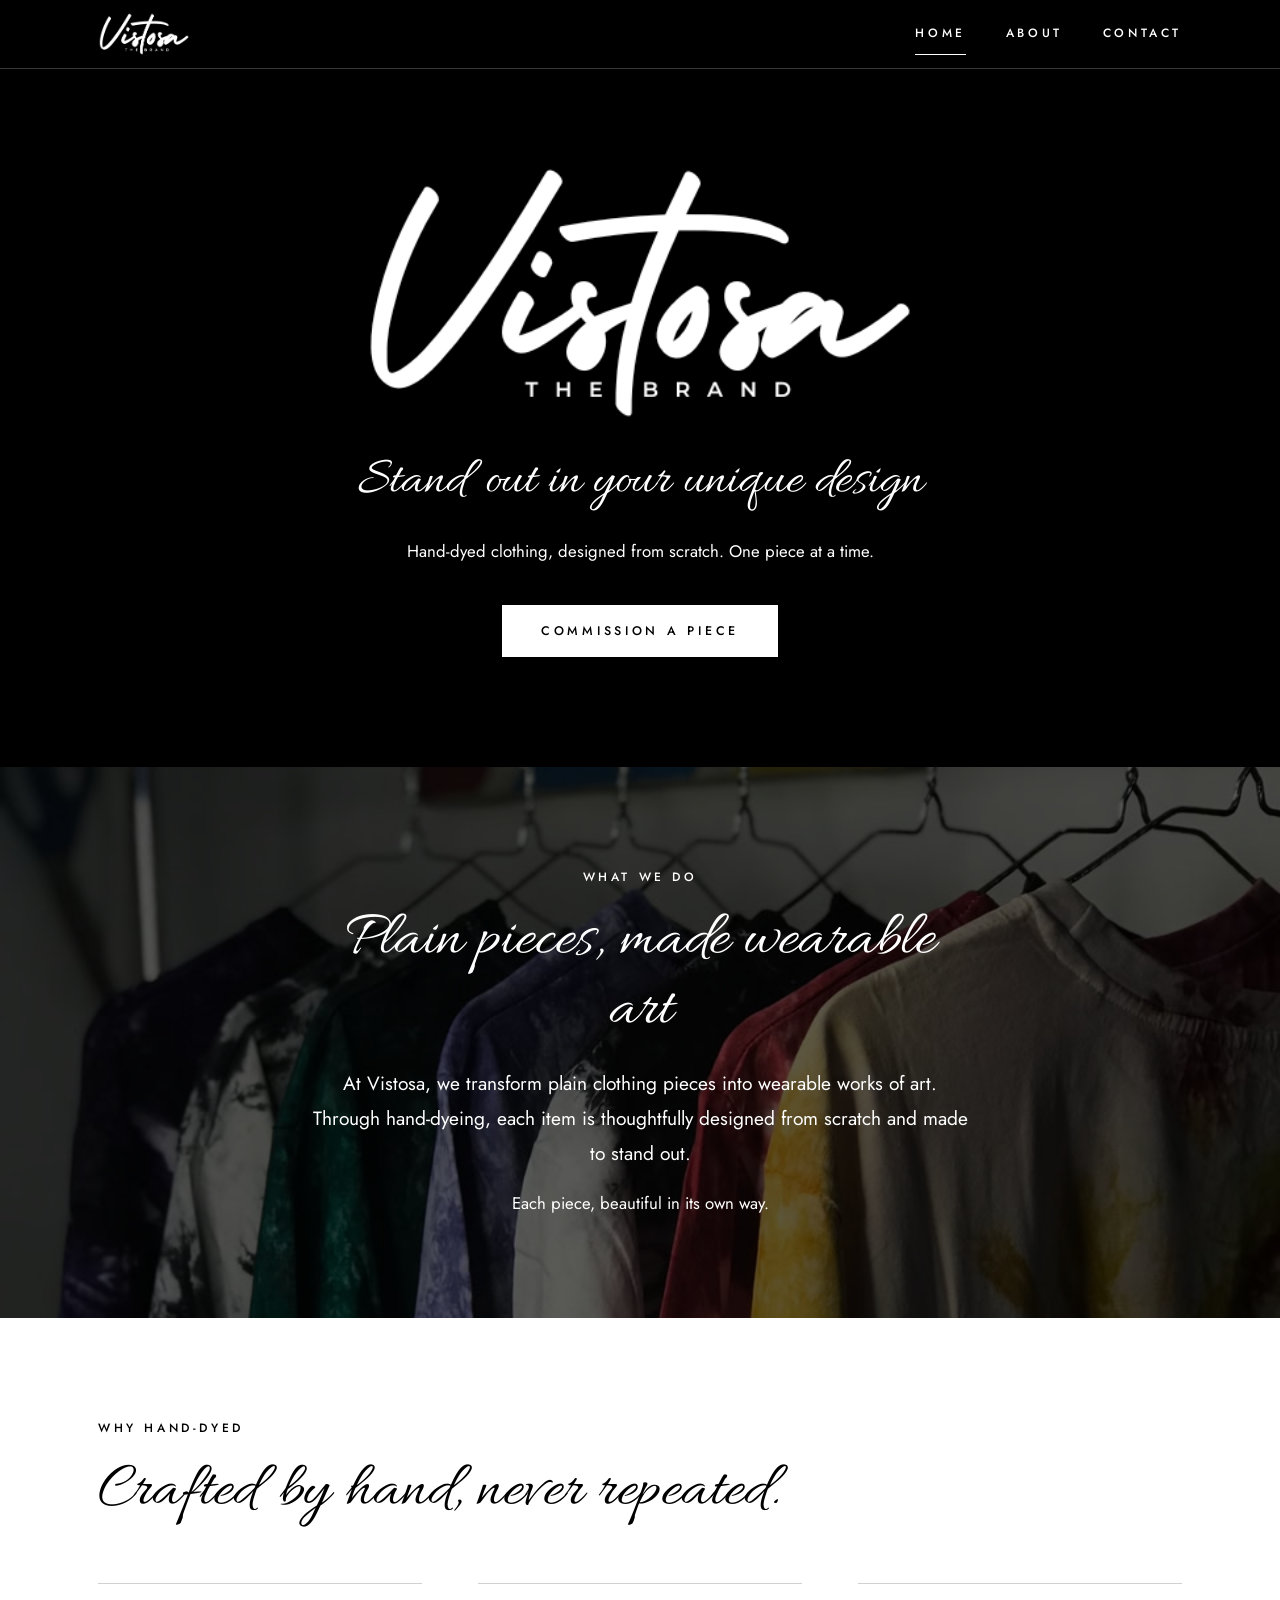
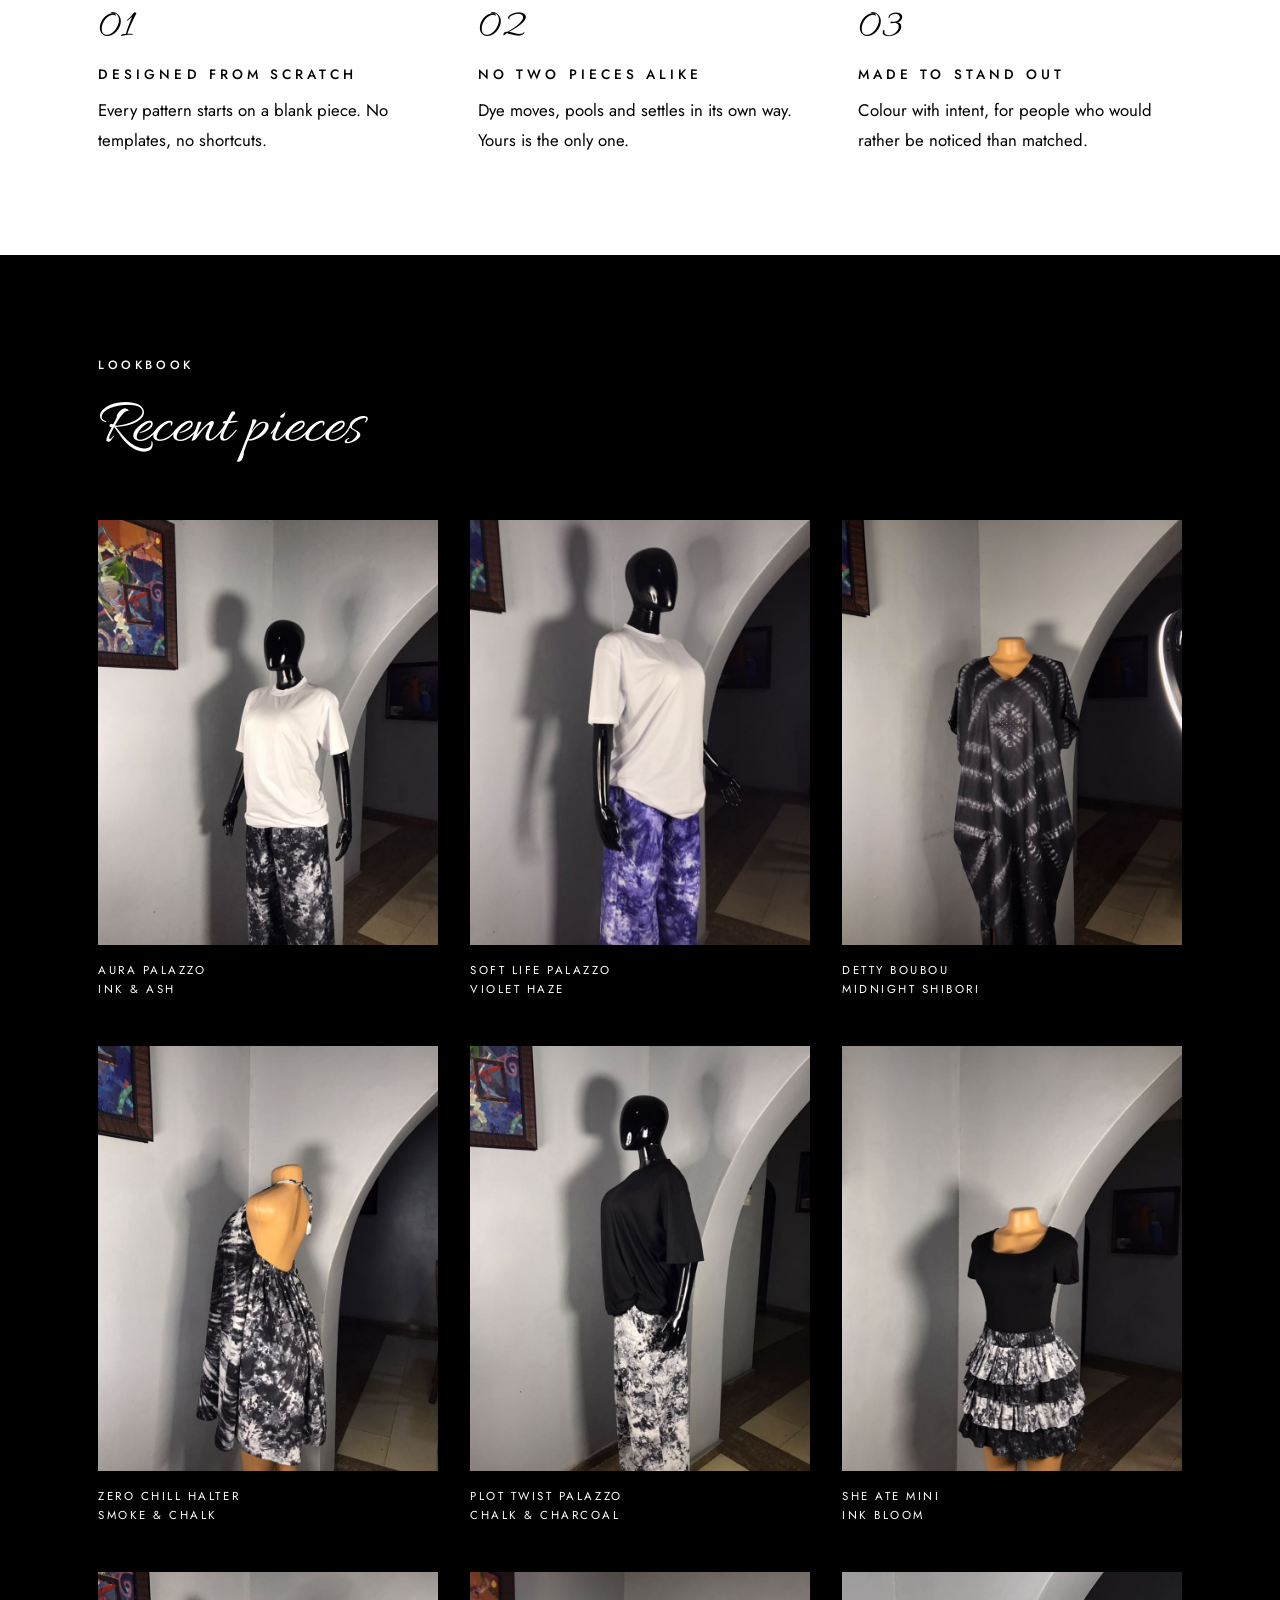
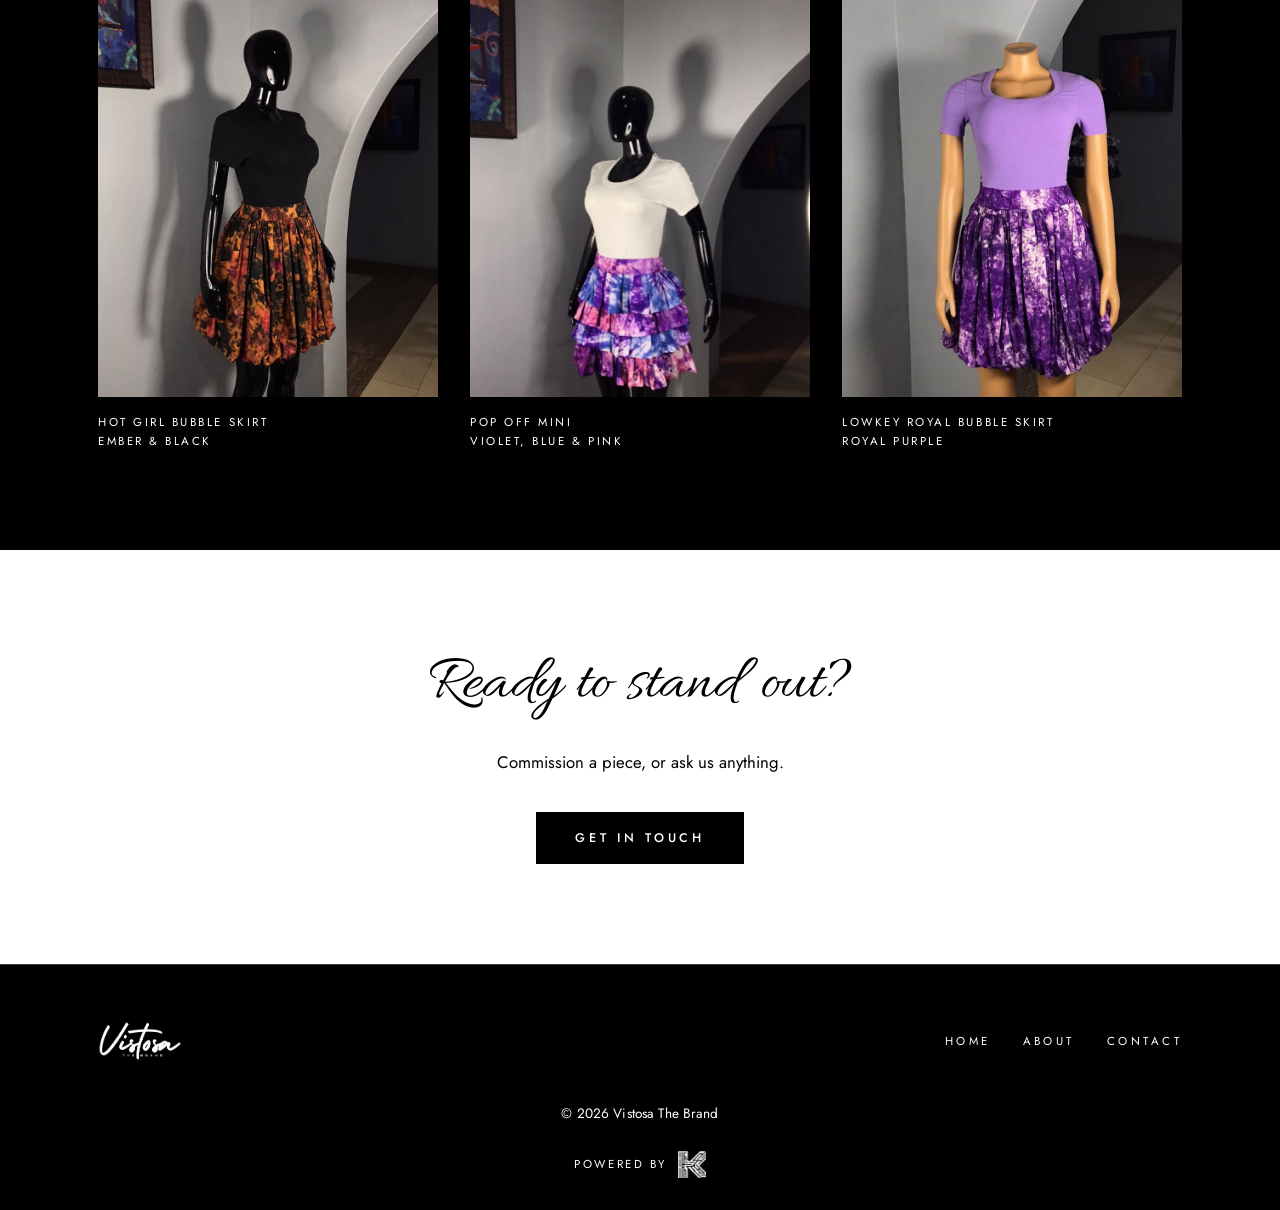
==== commit e65b460a: "Reword "What we do" closing line Co-Authored-By: Claude Sonnet 5 <noreply@anthropic.com>" ====
--- a/index.html
+++ b/index.html
@@ -51,7 +51,7 @@
       <span class="label">What we do</span>
       <h2>Plain pieces, made wearable art</h2>
       <p class="lead">At Vistosa, we transform plain clothing pieces into wearable works of art. Through hand-dyeing, each item is thoughtfully designed from scratch and made to stand out.</p>
-      <p>Every piece begins plain. It leaves with a personality of its own.</p>
+      <p>Each piece, beautiful in its own way.</p>
     </div>
   </section>
 
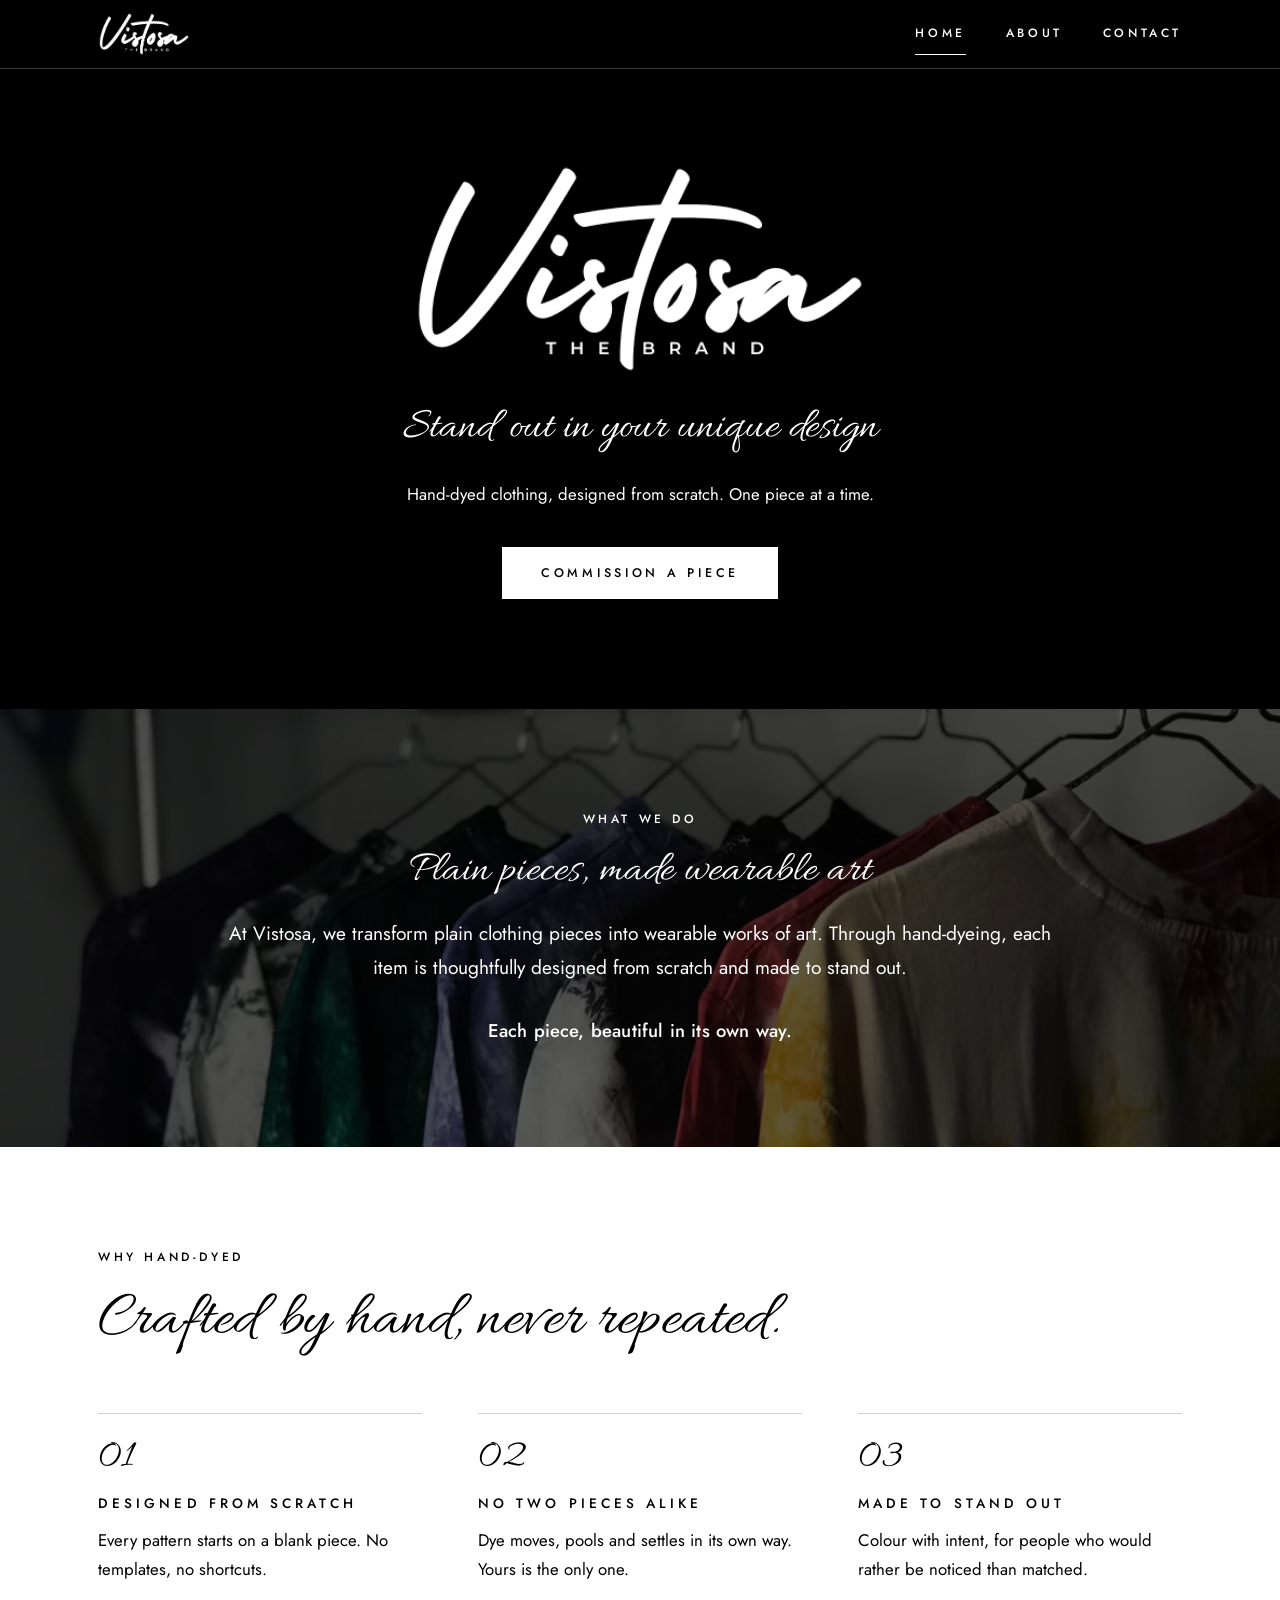
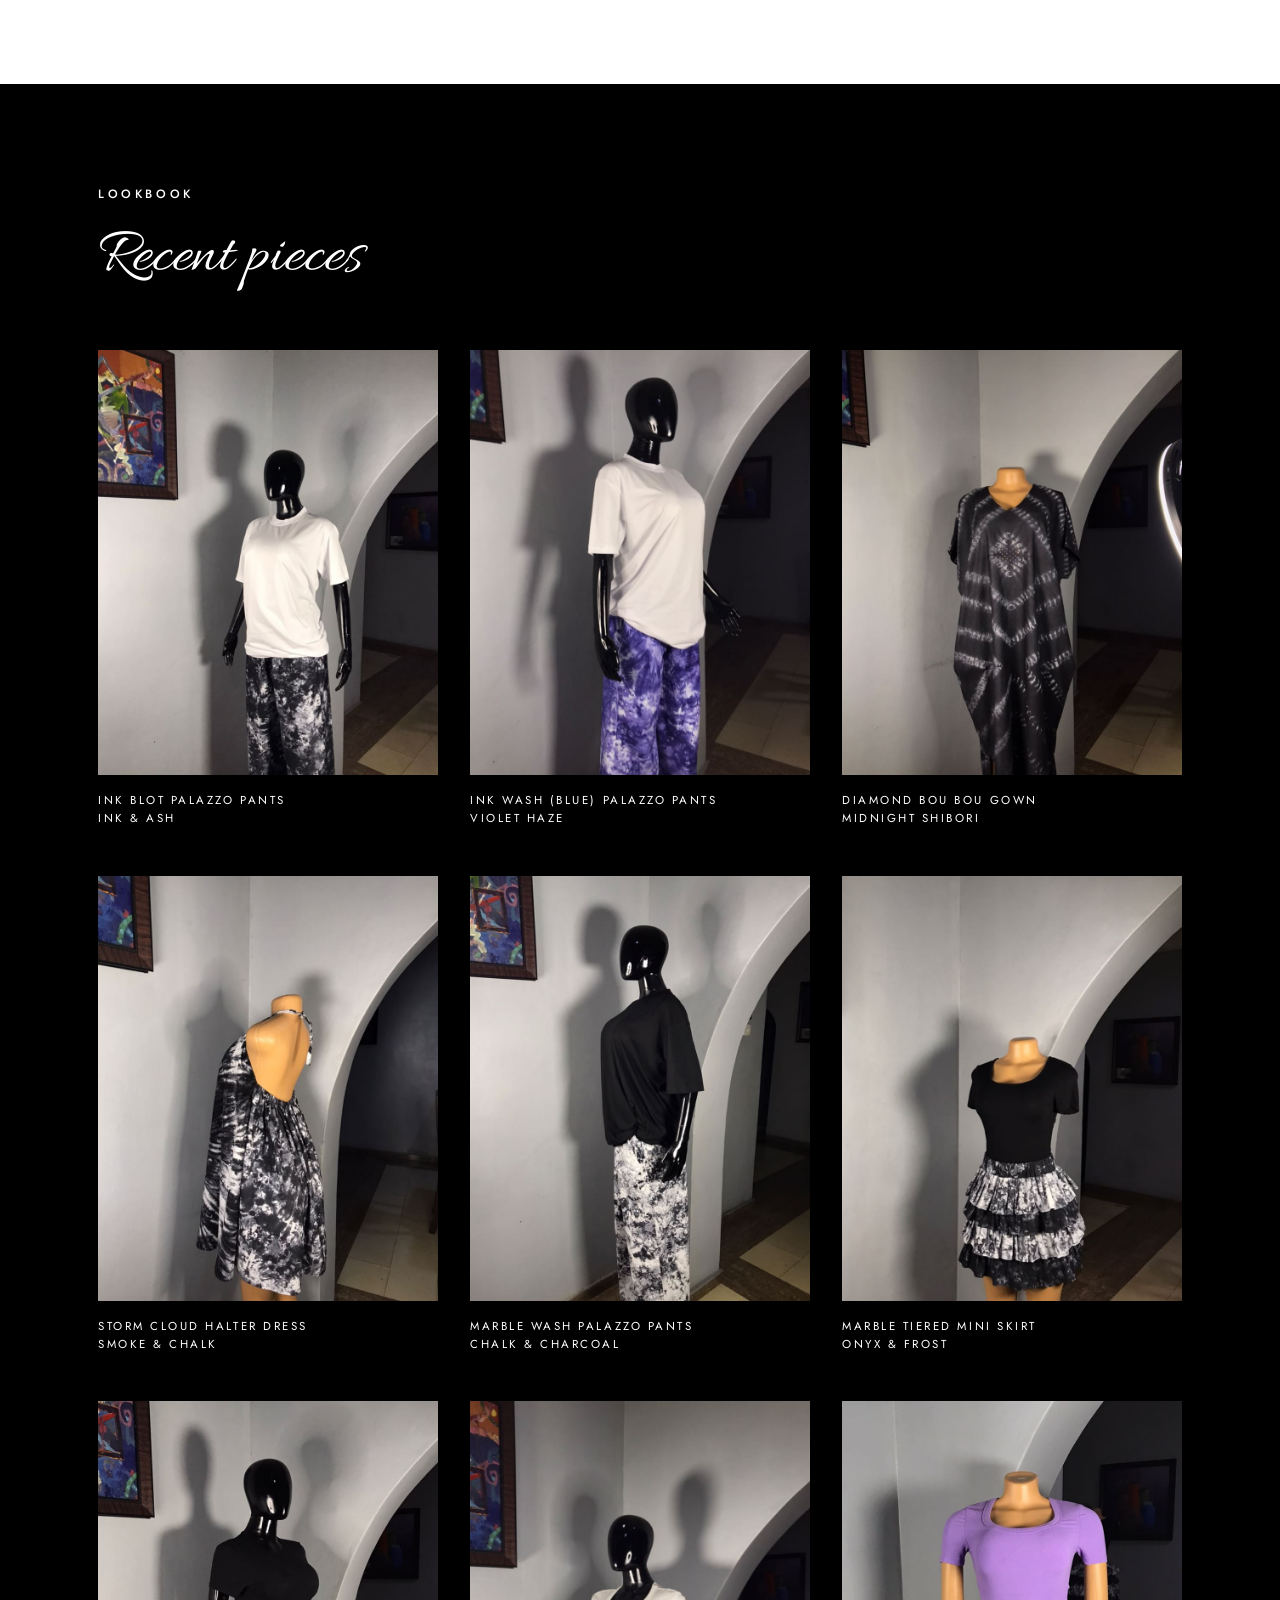
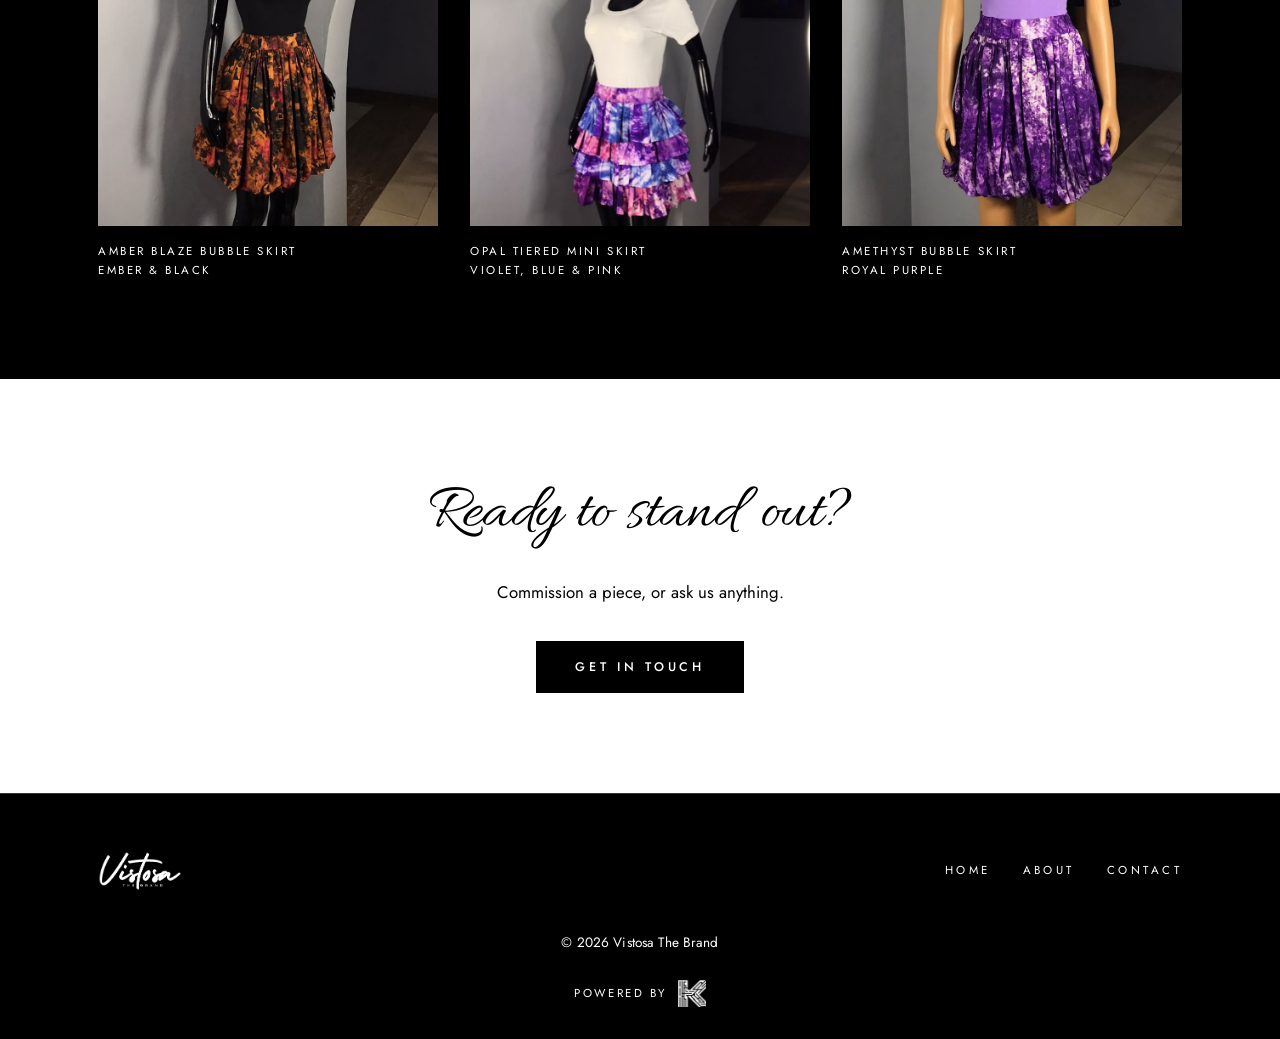
==== commit 97ac1b1b: "Polish hero sizing, fix heading wrap, and rename lookbook pieces - Reduce hero logo (~17%) and tagli" ====
--- a/index.html
+++ b/index.html
@@ -51,7 +51,7 @@
       <span class="label">What we do</span>
       <h2>Plain pieces, made wearable art</h2>
       <p class="lead">At Vistosa, we transform plain clothing pieces into wearable works of art. Through hand-dyeing, each item is thoughtfully designed from scratch and made to stand out.</p>
-      <p>Each piece, beautiful in its own way.</p>
+      <p class="closing-line">Each piece, beautiful in its own way.</p>
     </div>
   </section>
 
@@ -101,63 +101,63 @@
         <div class="lookbook-item">
           <figure>
             <img src="assets/lookbook-1.jpg" alt="White tee styled with black and white smoke tie-dye wide-leg palazzo trousers" loading="lazy" width="800" height="1000">
-            <figcaption>Aura Palazzo<br>Ink &amp; Ash</figcaption>
+            <figcaption>Ink Blot Palazzo Pants<br>Ink &amp; Ash</figcaption>
           </figure>
         </div>
 
         <div class="lookbook-item">
           <figure>
             <img src="assets/lookbook-2.jpg" alt="White tee styled with violet and white tie-dye wide-leg palazzo trousers" loading="lazy" width="800" height="1000">
-            <figcaption>Soft Life Palazzo<br>Violet Haze</figcaption>
+            <figcaption>Ink Wash (Blue) Palazzo Pants<br>Violet Haze</figcaption>
           </figure>
         </div>
 
         <div class="lookbook-item">
           <figure>
             <img src="assets/lookbook-3.jpg" alt="Black shibori-dyed boubou with a crystal-studded diamond motif" loading="lazy" width="800" height="1000">
-            <figcaption>Detty Boubou<br>Midnight Shibori</figcaption>
+            <figcaption>Diamond Bou Bou Gown<br>Midnight Shibori</figcaption>
           </figure>
         </div>
 
         <div class="lookbook-item">
           <figure>
             <img src="assets/lookbook-4.jpg" alt="Backless halter mini dress in black and white tie-dye" loading="lazy" width="800" height="1000">
-            <figcaption>Zero Chill Halter<br>Smoke &amp; Chalk</figcaption>
+            <figcaption>Storm Cloud Halter Dress<br>Smoke &amp; Chalk</figcaption>
           </figure>
         </div>
 
         <div class="lookbook-item">
           <figure>
             <img src="assets/lookbook-5.jpg" alt="Black oversized tee styled with marbled black and white tie-dye palazzo trousers" loading="lazy" width="800" height="1000">
-            <figcaption>Plot Twist Palazzo<br>Chalk &amp; Charcoal</figcaption>
+            <figcaption>Marble Wash Palazzo Pants<br>Chalk &amp; Charcoal</figcaption>
           </figure>
         </div>
 
         <div class="lookbook-item">
           <figure>
             <img src="assets/lookbook-6.jpg" alt="Tiered ruffle mini skirt in black and white dye with a black fitted top" loading="lazy" width="800" height="1000">
-            <figcaption>She Ate Mini<br>Ink Bloom</figcaption>
+            <figcaption>Marble Tiered Mini Skirt<br>Onyx &amp; Frost</figcaption>
           </figure>
         </div>
 
         <div class="lookbook-item">
           <figure>
             <img src="assets/lookbook-7.jpg" alt="Bubble skirt hand-dyed in orange, red and black with a black fitted top" loading="lazy" width="800" height="1000">
-            <figcaption>Hot Girl Bubble Skirt<br>Ember &amp; Black</figcaption>
+            <figcaption>Amber Blaze Bubble Skirt<br>Ember &amp; Black</figcaption>
           </figure>
         </div>
 
         <div class="lookbook-item">
           <figure>
             <img src="assets/lookbook-8.jpg" alt="Tiered mini skirt hand-dyed in purple, blue and pink with a white tee" loading="lazy" width="800" height="1000">
-            <figcaption>Pop Off Mini<br>Violet, Blue &amp; Pink</figcaption>
+            <figcaption>Opal Tiered Mini Skirt<br>Violet, Blue &amp; Pink</figcaption>
           </figure>
         </div>
 
         <div class="lookbook-item">
           <figure>
             <img src="assets/lookbook-9.jpg" alt="Purple hand-dyed bubble skirt with a lilac scoop-neck top" loading="lazy" width="800" height="1000">
-            <figcaption>Lowkey Royal Bubble Skirt<br>Royal Purple</figcaption>
+            <figcaption>Amethyst Bubble Skirt<br>Royal Purple</figcaption>
           </figure>
         </div>
 
--- a/css/style.css
+++ b/css/style.css
@@ -241,13 +241,13 @@
 }
 
 .hero-logo {
-  width: min(560px, 88%);
+  width: min(460px, 78%);
   height: auto;
 }
 
 .hero h1 {
   max-width: 900px;
-  font-size: clamp(2.1rem, 5.2vw, 3.3rem);
+  font-size: clamp(1.8rem, 4.3vw, 2.75rem);
 }
 
 .hero-sub {
@@ -273,6 +273,22 @@
 .lead {
   font-size: 1.2rem;
   line-height: 1.8;
+  text-wrap: pretty;
+}
+
+.closing-line {
+  margin-top: 30px;
+  font-size: 1.15rem;
+  font-weight: 500;
+  letter-spacing: 0.01em;
+}
+
+@media (min-width: 901px) {
+  .section-photo .narrow { max-width: 880px; }
+  .section-photo h2 {
+    font-size: clamp(2.1rem, 3.4vw, 2.8rem);
+    white-space: normal;
+  }
 }
 
 /* ---------- Points / steps ---------- */
@@ -336,6 +352,7 @@
   text-transform: uppercase;
   letter-spacing: 0.22em;
   line-height: 1.6;
+  text-wrap: pretty;
 }
 
 @media (max-width: 900px) {
